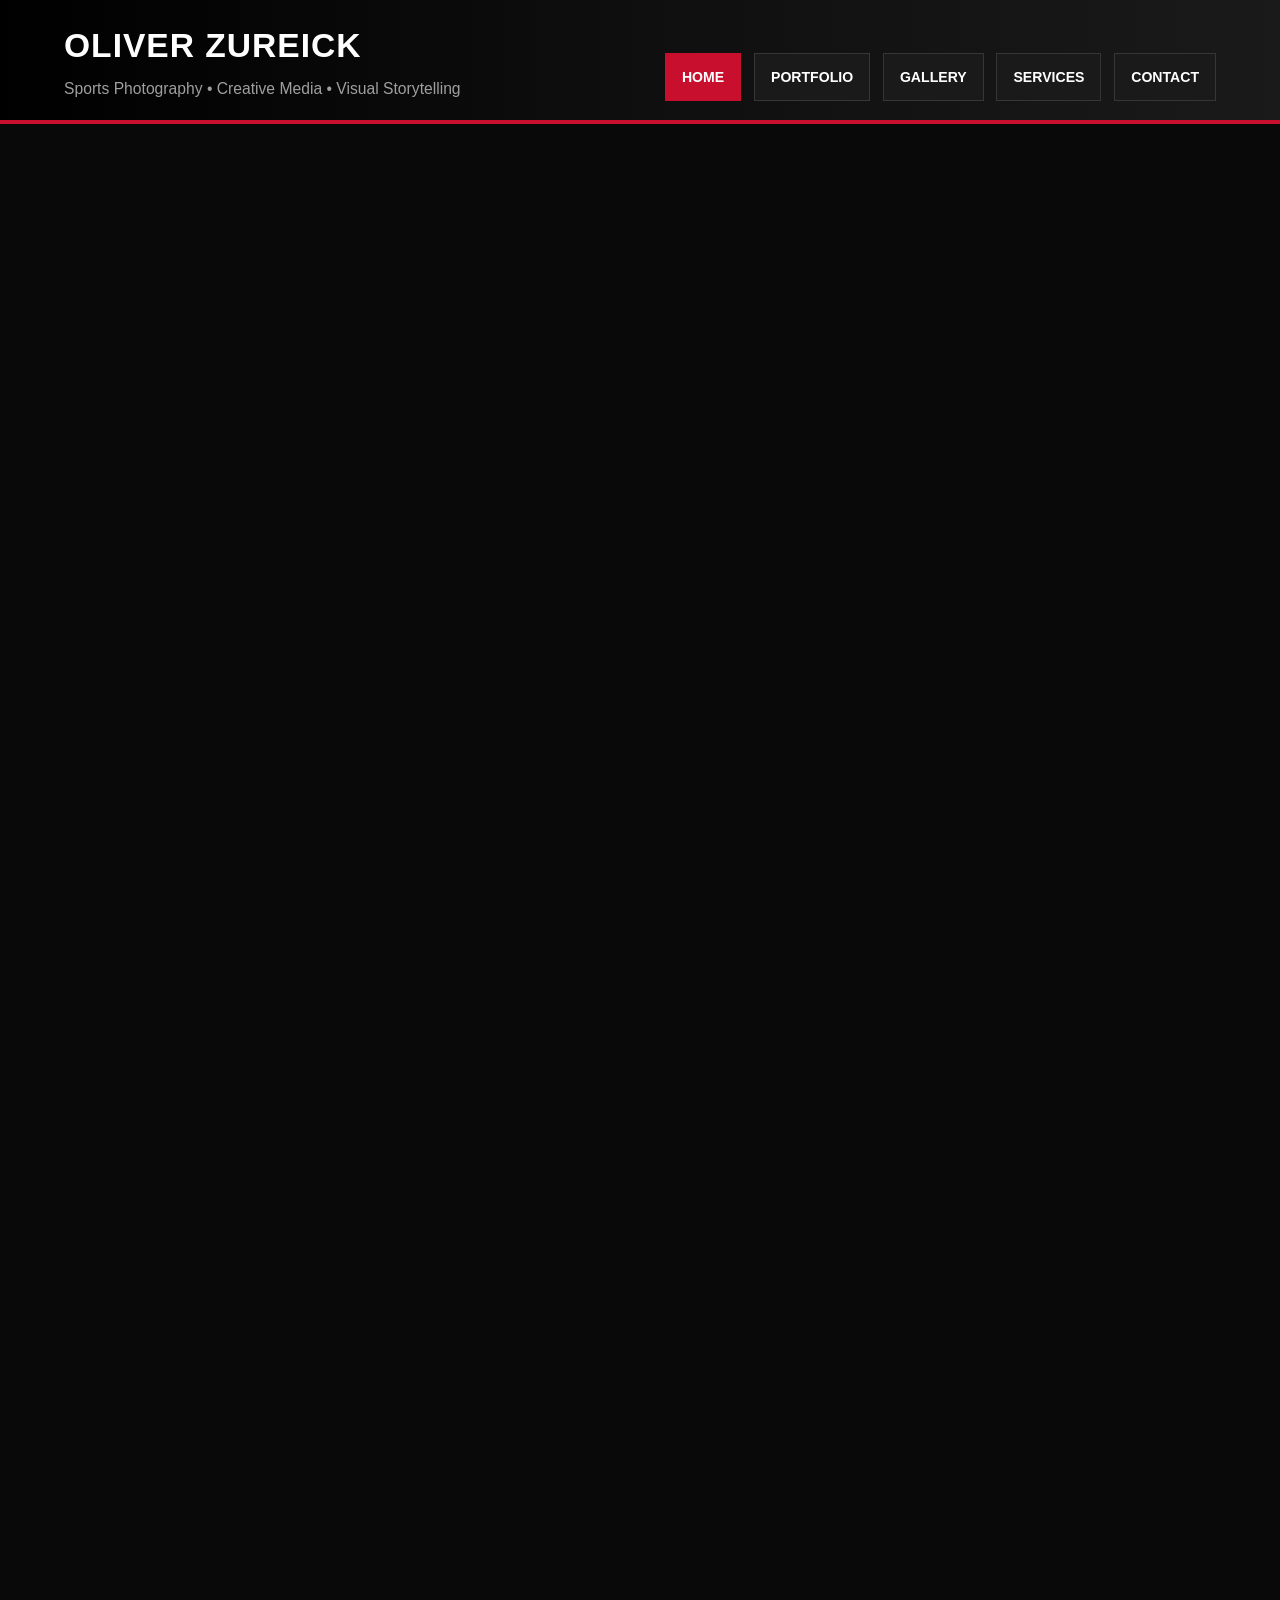
==== index.html @ be62184d "Add files via upload" ====
<!DOCTYPE html>
<html lang="en">
<head>
  <meta charset="UTF-8" />
  <meta name="viewport" content="width=device-width, initial-scale=1.0" />
  <title>Oliver Zureick | Sports Media Portfolio</title>
  <meta name="description" content="Sports photography, creative media, and visual storytelling by Oliver Zureick." />
  <link rel="stylesheet" href="styles.css" />
</head>
<body>
  <header class="site-header">
    <div class="container header-inner">
      <div class="brand-block">
        <h1>Oliver Zureick</h1>
        <p class="tagline">Sports Photography • Creative Media • Visual Storytelling</p>
      </div>

      <nav class="site-nav" aria-label="Main navigation">
        <ul class="nav-list">
          <li><a href="index.html" class="active">Home</a></li>
          <li><a href="portfolio.html">Portfolio</a></li>
          <li><a href="gallery.html">Gallery</a></li>
          <li><a href="jquery.html">Services</a></li>
          <li><a href="contact.html">Contact</a></li>
        </ul>
      </nav>
    </div>
  </header>

  <main>
    <section class="hero-section reveal">
      <div class="container hero-grid">
        <div class="hero-copy">
          <p class="section-label">Sports Creative Portfolio</p>
          <h2>Covering sports with a focus on real moments, strong visuals, and clear storytelling.</h2>
          <p>
            I’m Oliver Zureick, a sports media student at Miami University with a focus on photography,
            creative content, and visual storytelling. My work is built around live competition,
            athlete-focused imagery, and design that feels intentional.
          </p>
          <p>
            Whether I’m shooting baseball, basketball, swimming, or building promotional graphics,
            the goal stays the same: create work that feels sharp, real, and worth remembering.
          </p>

          <div class="button-row">
            <a href="portfolio.html" class="btn">View Portfolio</a>
            <button id="welcomeBtn" class="btn btn-secondary" type="button">Toggle Intro</button>
          </div>

          <p id="welcomeMessage" class="welcome-message">
            Thanks for checking out my work. This site brings together photography, design, and interactive media in one place.
          </p>
        </div>

        <aside class="hero-side">
          <img src="21.png" alt="Baseball player walking on the field" class="hero-photo" />
          <div class="side-card">
            <h3>Quick Profile</h3>
            <ul>
              <li>Miami University student</li>
              <li>Class of 2029</li>
              <li>Based in Cincinnati, Ohio</li>
              <li>Sports media and photography focus</li>
            </ul>
          </div>
        </aside>
      </div>
    </section>

    <section class="highlights-section reveal">
      <div class="container cards-three">
        <article class="info-card glow-card">
          <h3>Game Coverage</h3>
          <p>Photography built around timing, atmosphere, and the moments that define a game.</p>
        </article>

        <article class="info-card glow-card">
          <h3>Creative Design</h3>
          <p>Promotional graphics and visual content for teams, athletes, and social media.</p>
        </article>

        <article class="info-card glow-card">
          <h3>Storytelling</h3>
          <p>Images that help show the personality, pressure, and energy around competition.</p>
        </article>
      </div>
    </section>

    <section class="featured-section reveal">
      <div class="container">
        <div class="section-heading">
          <p class="section-label">Featured Work</p>
          <h2>Recent images and design pieces</h2>
        </div>

        <div class="home-feature-grid">
          <article class="portfolio-card hover-pop">
            <img src="22.png" alt="Featured baseball coverage" />
            <div class="card-body">
              <h3>Baseball</h3>
              <p>Live sports coverage focused on timing, body position, and clean framing.</p>
            </div>
          </article>

          <article class="portfolio-card hover-pop">
            <img src="24.png" alt="Featured creative graphic" />
            <div class="card-body">
              <h3>Graphic</h3>
              <p>Design work blending athlete photography, branding, and stronger visual impact.</p>
            </div>
          </article>

          <article class="portfolio-card hover-pop">
            <img src="27.jpg" alt="Featured championship moment" />
            <div class="card-body">
              <h3>Champions</h3>
              <p>Story-driven content centered on emotion, achievement, and team identity.</p>
            </div>
          </article>
        </div>
      </div>
    </section>

    <section class="mosaic-section reveal">
      <div class="container">
        <div class="section-heading">
          <p class="section-label">More Work</p>
          <h2>A quick look across different styles</h2>
        </div>

        <div class="mosaic-grid">
          <div class="mosaic-item hover-image"><img src="23.png" alt="Baseball at the plate" /></div>
          <div class="mosaic-item hover-image"><img src="25.jpg" alt="Detail image" /></div>
          <div class="mosaic-item hover-image"><img src="26.jpg" alt="Swimming start image" /></div>
          <div class="mosaic-item hover-image"><img src="30.jpg" alt="Celebration image" /></div>
          <div class="mosaic-item hover-image"><img src="9.png" alt="Additional sports image" /></div>
          <div class="mosaic-item hover-image"><img src="10.png" alt="Additional sports image" /></div>
        </div>
      </div>
    </section>
  </main>

  <footer class="site-footer reveal">
    <div class="container footer-grid">
      <div>
        <h3>Oliver Zureick</h3>
        <p>Sports photography, creative media, and visual storytelling.</p>
      </div>
      <div>
        <p><strong>Email:</strong> zureicof@miamioh.edu</p>
        <p><strong>School:</strong> Miami University</p>
      </div>
    </div>
  </footer>

  <script src="https://ajax.googleapis.com/ajax/libs/jquery/3.7.1/jquery.min.js"></script>
  <script src="script.js"></script>
</body>
</html>
---- styles.css ----
* {
  box-sizing: border-box;
  margin: 0;
  padding: 0;
}

:root {
  --red: #c8102e;
  --red-dark: #9b0f24;
  --black: #090909;
  --black-2: #121212;
  --black-3: #1a1a1a;
  --white: #ffffff;
  --gray: #cccccc;
  --gray-2: #9f9f9f;
  --border: #2d2d2d;
  --shadow: 0 12px 28px rgba(0, 0, 0, 0.28);
  --glow: 0 0 0 rgba(200, 16, 46, 0);
  --glow-hover: 0 0 24px rgba(200, 16, 46, 0.25);
}

body {
  font-family: Arial, Helvetica, sans-serif;
  background: var(--black);
  color: var(--white);
  line-height: 1.6;
}

img {
  display: block;
  width: 100%;
  height: auto;
}

.container {
  width: 90%;
  max-width: 1240px;
  margin: 0 auto;
}

/* HEADER */

.site-header {
  background: linear-gradient(90deg, #000000 0%, #101010 55%, #1a1a1a 100%);
  border-bottom: 4px solid var(--red);
  padding: 1.2rem 0;
}

.header-inner {
  display: flex;
  justify-content: space-between;
  align-items: end;
  gap: 2rem;
  flex-wrap: wrap;
}

.brand-block h1 {
  font-size: 2.1rem;
  text-transform: uppercase;
  letter-spacing: 1px;
  margin-bottom: 0.2rem;
}

.tagline {
  color: var(--gray-2);
  font-size: 0.98rem;
}

.nav-list {
  list-style: none;
  display: flex;
  flex-wrap: wrap;
  gap: 0.8rem;
}

.nav-list a {
  display: inline-block;
  color: var(--white);
  text-decoration: none;
  background: var(--black-3);
  border: 1px solid #363636;
  padding: 0.75rem 1rem;
  font-weight: 700;
  text-transform: uppercase;
  font-size: 0.88rem;
  transition: 0.25s ease;
}

.nav-list a:hover,
.nav-list a.active {
  background: var(--red);
  border-color: var(--red);
}

/* GLOBAL */

.page-main {
  padding: 2.2rem 0 3.5rem;
}

.page-shell {
  padding-bottom: 1rem;
}

.standard-page-heading {
  padding: 2.2rem 0 1.25rem;
}

.standard-page-heading .page-intro-text {
  max-width: 820px;
}

.section-label {
  color: var(--red);
  font-weight: 700;
  text-transform: uppercase;
  letter-spacing: 1px;
  margin-bottom: 0.5rem;
}

h2 {
  font-size: 2rem;
  line-height: 1.2;
  margin-bottom: 1rem;
  text-transform: uppercase;
}

h3 {
  text-transform: uppercase;
  margin-bottom: 0.75rem;
}

p,
li {
  color: var(--gray);
}

.button-row {
  display: flex;
  flex-wrap: wrap;
  gap: 0.8rem;
  margin-top: 1rem;
}

.btn,
.filter-btn {
  background: var(--red);
  color: var(--white);
  border: none;
  padding: 0.85rem 1.2rem;
  font-weight: 700;
  text-transform: uppercase;
  cursor: pointer;
  transition: 0.25s ease;
}

.btn:hover,
.filter-btn:hover {
  background: var(--red-dark);
}

.btn-secondary {
  background: #252525;
  border: 1px solid #3a3a3a;
}

.btn-secondary:hover {
  background: #323232;
}

.panel-box {
  background: var(--black-2);
  border-left: 5px solid var(--red);
  padding: 1.5rem;
  box-shadow: var(--shadow);
  margin-bottom: 1.5rem;
}

.cards-three {
  display: flex;
  flex-wrap: wrap;
  gap: 1.25rem;
}

.info-card {
  flex: 1 1 250px;
  background: var(--black-2);
  border-left: 5px solid var(--red);
  padding: 1.5rem;
  box-shadow: var(--shadow);
  transition: transform 0.3s ease, box-shadow 0.3s ease;
}

/* REVEAL ANIMATION */

.reveal {
  opacity: 0;
  transform: translateY(40px);
  transition: opacity 0.8s ease, transform 0.8s ease;
}

.reveal.visible {
  opacity: 1;
  transform: translateY(0);
}

/* HOVER EFFECTS */

.glow-card:hover {
  transform: translateY(-8px);
  box-shadow: 0 14px 30px rgba(0, 0, 0, 0.35), var(--glow-hover);
}

.hover-pop {
  transition: transform 0.3s ease, box-shadow 0.3s ease;
}

.hover-pop:hover {
  transform: translateY(-8px);
  box-shadow: 0 18px 34px rgba(0, 0, 0, 0.35), var(--glow-hover);
}

.hover-image img {
  transition: transform 0.35s ease, box-shadow 0.35s ease, filter 0.35s ease;
}

.hover-image img:hover {
  transform: translateY(-6px) scale(1.015);
  box-shadow: 0 0 20px rgba(200, 16, 46, 0.25);
  filter: brightness(1.03);
}

/* HOME */

.hero-section {
  padding: 2.2rem 0 1rem;
}

.hero-grid {
  display: flex;
  flex-wrap: wrap;
  gap: 2rem;
  align-items: stretch;
}

.hero-copy {
  flex: 2;
  min-width: 300px;
  background: linear-gradient(180deg, #151515 0%, #0d0d0d 100%);
  border-left: 6px solid var(--red);
  padding: 2rem;
  box-shadow: var(--shadow);
}

.hero-side {
  flex: 1;
  min-width: 280px;
  display: flex;
  flex-direction: column;
  gap: 1rem;
}

.hero-photo {
  border: 2px solid var(--border);
  box-shadow: var(--shadow);
  transition: transform 0.35s ease, box-shadow 0.35s ease;
}

.hero-photo:hover {
  transform: translateY(-8px);
  box-shadow: 0 16px 30px rgba(0, 0, 0, 0.35), var(--glow-hover);
}

.side-card {
  background: var(--black-2);
  border-top: 4px solid var(--red);
  padding: 1.25rem;
  box-shadow: var(--shadow);
}

.side-card ul {
  padding-left: 1.2rem;
}

.welcome-message {
  margin-top: 1rem;
  font-weight: 700;
  color: var(--white);
}

.highlights-section,
.featured-section,
.mosaic-section,
.contact-hero {
  margin-bottom: 2rem;
}

.section-heading {
  margin-bottom: 1.25rem;
}

.home-feature-grid {
  display: grid;
  grid-template-columns: repeat(3, 1fr);
  gap: 1.25rem;
}

.portfolio-card {
  background: var(--black-2);
  border: 1px solid var(--border);
  overflow: hidden;
  box-shadow: var(--shadow);
}

.card-body {
  padding: 1rem;
}

.mosaic-grid {
  columns: 4 220px;
  column-gap: 1rem;
}

.mosaic-item {
  break-inside: avoid;
  margin-bottom: 1rem;
}

.mosaic-item img {
  border: 1px solid var(--border);
  box-shadow: var(--shadow);
}

/* MASONRY PORTFOLIO + GALLERY */

.masonry-gallery {
  column-gap: 1rem;
}

.portfolio-masonry {
  columns: 4 260px;
}

.gallery-masonry {
  columns: 5 200px;
}

.masonry-item {
  break-inside: avoid;
  margin-bottom: 1rem;
}

.masonry-item img {
  border: 1px solid var(--border);
  box-shadow: var(--shadow);
  border-radius: 2px;
}

.materialbox-caption {
  display: none !important;
}

/* SERVICES */

.service-preview-grid {
  margin-bottom: 2rem;
}

.service-image {
  margin-bottom: 1rem;
  border: 1px solid var(--border);
}

.interactive-grid {
  display: grid;
  grid-template-columns: 1fr 1fr;
  gap: 1.25rem;
  margin-bottom: 2rem;
}

.interactive-box {
  margin-top: 1rem;
  background: #0f0f0f;
  border: 1px solid var(--border);
  padding: 1rem;
}

.service-list {
  margin-top: 1rem;
  padding-left: 1.2rem;
}

.form-row {
  display: flex;
  flex-wrap: wrap;
  gap: 0.8rem;
  margin-top: 1rem;
}

.form-row input {
  flex: 1 1 260px;
  background: #101010;
  color: var(--white);
  border: 1px solid #3a3a3a;
  padding: 0.9rem 1rem;
  outline: none;
}

.form-row input:focus {
  border-color: var(--red);
}

.output-message {
  margin-top: 1rem;
  font-weight: 700;
  color: var(--white);
}

/* CONTACT */

.contact-grid-main {
  display: flex;
  flex-wrap: wrap;
  gap: 2rem;
}

.contact-grid-main .panel-box {
  flex: 2;
  min-width: 300px;
}

.contact-photo-card {
  flex: 1;
  min-width: 280px;
  background: var(--black-2);
  border-top: 4px solid var(--red);
  padding: 1.25rem;
  box-shadow: var(--shadow);
}

.contact-photo-card img {
  border: 1px solid var(--border);
}

.contact-services-box {
  margin-top: 2rem;
}

/* FOOTER */

.site-footer {
  background: #050505;
  border-top: 4px solid var(--red);
  padding: 1.7rem 0;
  margin-top: 2rem;
}

.footer-grid {
  display: flex;
  justify-content: space-between;
  gap: 1rem;
  flex-wrap: wrap;
}

.site-footer p {
  color: var(--gray);
}

.highlight {
  color: var(--red);
  letter-spacing: 0.5px;
}

@media (max-width: 1200px) {
  .home-feature-grid {
    grid-template-columns: repeat(2, 1fr);
  }

  .gallery-masonry {
    columns: 4 180px;
  }
}

@media (max-width: 900px) {
  .interactive-grid {
    grid-template-columns: 1fr;
  }

  .mosaic-grid {
    columns: 2 220px;
  }

  .portfolio-masonry {
    columns: 3 220px;
  }

  .gallery-masonry {
    columns: 3 180px;
  }
}

@media (max-width: 768px) {
  .brand-block h1 {
    font-size: 1.6rem;
  }

  h2 {
    font-size: 1.5rem;
  }

  .nav-list {
    flex-direction: column;
    width: 100%;
  }

  .nav-list a {
    width: 100%;
    text-align: center;
  }

  .home-feature-grid {
    grid-template-columns: 1fr;
  }

  .mosaic-grid,
  .portfolio-masonry,
  .gallery-masonry {
    columns: 1 220px;
  }

  .footer-grid,
  .header-inner {
    flex-direction: column;
    align-items: flex-start;
  }
}
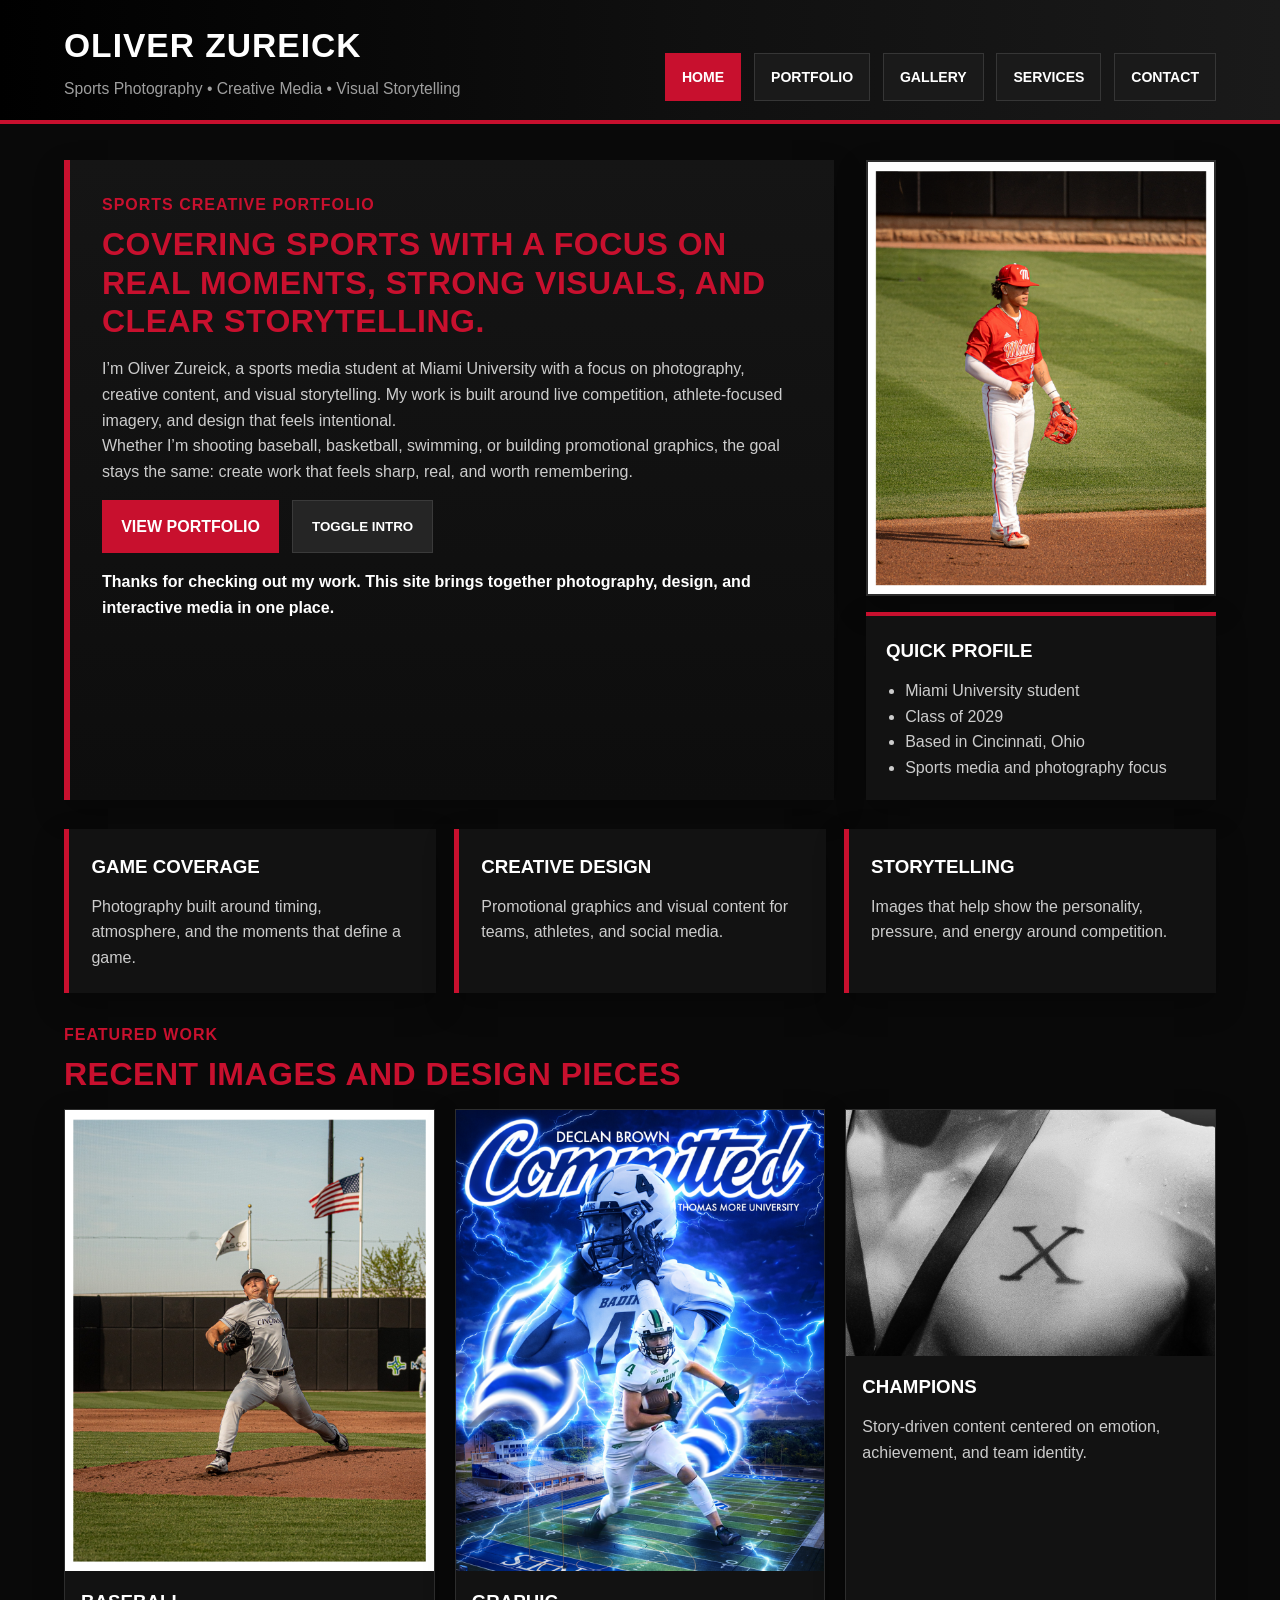
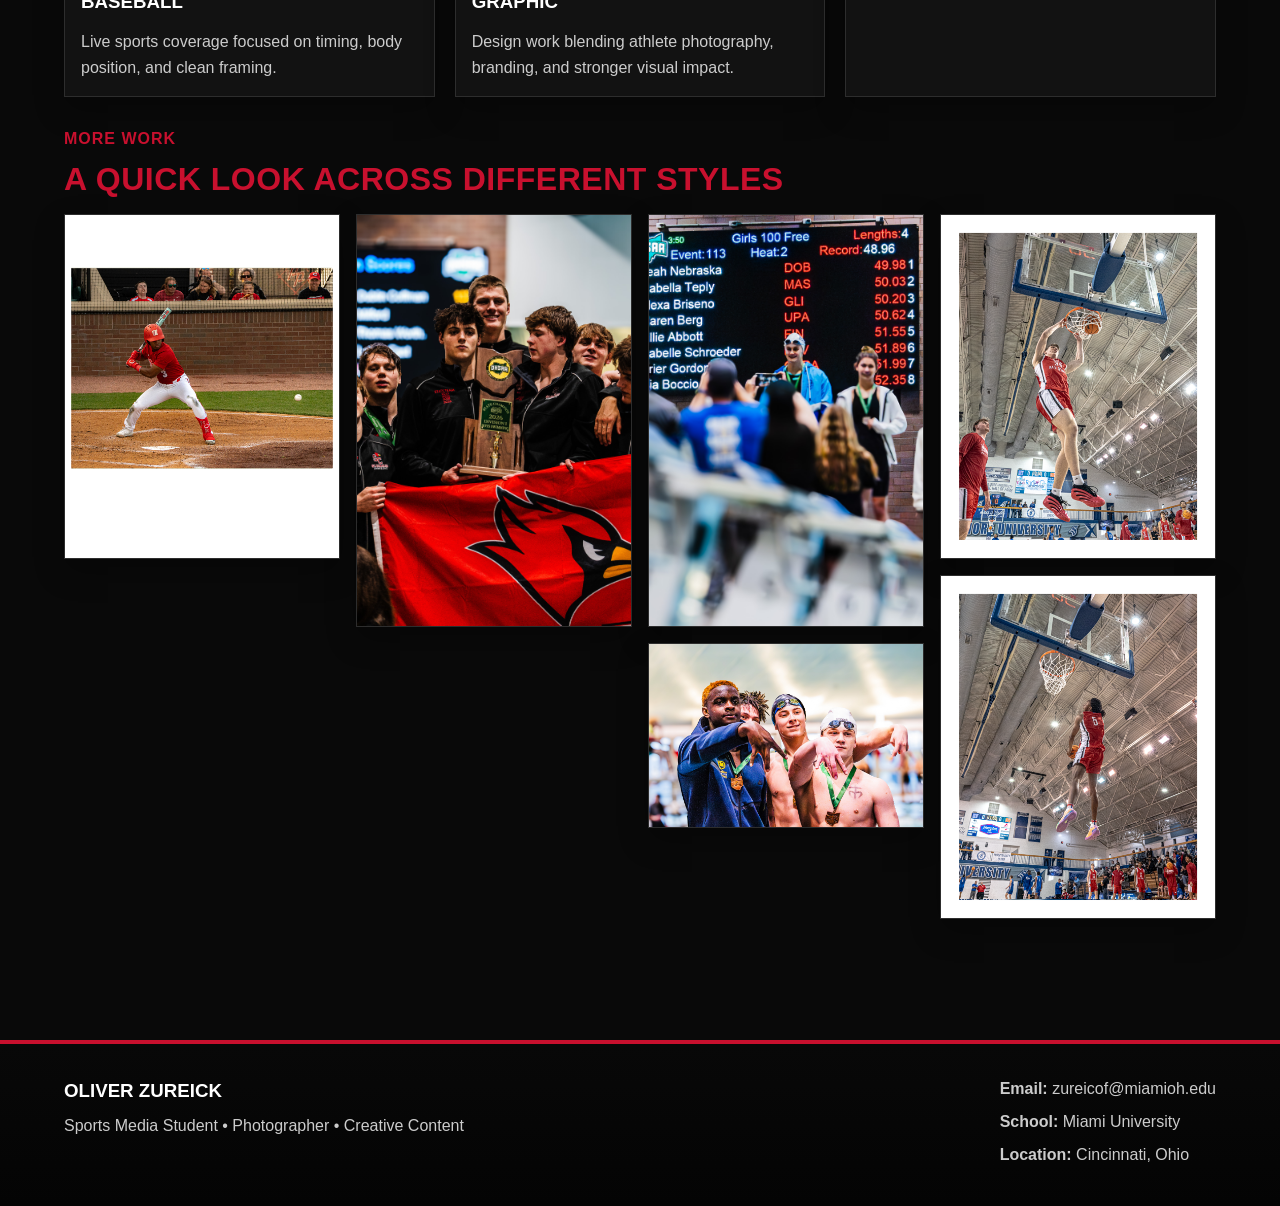
==== commit 6f0727fc: "Add files via upload" ====
--- a/index.html
+++ b/index.html
@@ -14,7 +14,6 @@
         <h1>Oliver Zureick</h1>
         <p class="tagline">Sports Photography • Creative Media • Visual Storytelling</p>
       </div>
-
       <nav class="site-nav" aria-label="Main navigation">
         <ul class="nav-list">
           <li><a href="index.html" class="active">Home</a></li>
@@ -27,7 +26,7 @@
     </div>
   </header>
 
-  <main>
+  <main class="page-main">
     <section class="hero-section reveal">
       <div class="container hero-grid">
         <div class="hero-copy">
@@ -91,7 +90,7 @@
       <div class="container">
         <div class="section-heading">
           <p class="section-label">Featured Work</p>
-          <h2>Recent images and design pieces</h2>
+          <h2>Recent Images and Design Pieces</h2>
         </div>
 
         <div class="home-feature-grid">
@@ -126,7 +125,7 @@
       <div class="container">
         <div class="section-heading">
           <p class="section-label">More Work</p>
-          <h2>A quick look across different styles</h2>
+          <h2>A Quick Look Across Different Styles</h2>
         </div>
 
         <div class="mosaic-grid">
@@ -143,13 +142,14 @@
 
   <footer class="site-footer reveal">
     <div class="container footer-grid">
-      <div>
+      <div class="footer-brand">
         <h3>Oliver Zureick</h3>
-        <p>Sports photography, creative media, and visual storytelling.</p>
+        <p>Sports Media Student • Photographer • Creative Content</p>
       </div>
-      <div>
+      <div class="footer-contact">
         <p><strong>Email:</strong> zureicof@miamioh.edu</p>
         <p><strong>School:</strong> Miami University</p>
+        <p><strong>Location:</strong> Cincinnati, Ohio</p>
       </div>
     </div>
   </footer>
--- a/styles.css
+++ b/styles.css
@@ -15,8 +15,11 @@
   --gray-2: #9f9f9f;
   --border: #2d2d2d;
   --shadow: 0 12px 28px rgba(0, 0, 0, 0.28);
-  --glow: 0 0 0 rgba(200, 16, 46, 0);
-  --glow-hover: 0 0 24px rgba(200, 16, 46, 0.25);
+  --glow-hover: 0 0 18px rgba(200, 16, 46, 0.18);
+}
+
+html {
+  scroll-behavior: smooth;
 }
 
 body {
@@ -30,6 +33,10 @@
   display: block;
   width: 100%;
   height: auto;
+}
+
+a {
+  color: inherit;
 }
 
 .container {
@@ -59,6 +66,7 @@
   text-transform: uppercase;
   letter-spacing: 1px;
   margin-bottom: 0.2rem;
+  color: var(--white);
 }
 
 .tagline {
@@ -99,11 +107,15 @@
 }
 
 .page-shell {
-  padding-bottom: 1rem;
+  padding-bottom: 1.25rem;
 }
 
 .standard-page-heading {
-  padding: 2.2rem 0 1.25rem;
+  padding: 2.2rem 0 1.4rem;
+}
+
+.standard-page-heading .container {
+  max-width: 1240px;
 }
 
 .standard-page-heading .page-intro-text {
@@ -123,11 +135,13 @@
   line-height: 1.2;
   margin-bottom: 1rem;
   text-transform: uppercase;
+  color: var(--white);
 }
 
 h3 {
   text-transform: uppercase;
   margin-bottom: 0.75rem;
+  color: var(--white);
 }
 
 p,
@@ -135,6 +149,10 @@
   color: var(--gray);
 }
 
+.section-heading {
+  margin-bottom: 1rem;
+}
+
 .button-row {
   display: flex;
   flex-wrap: wrap;
@@ -142,20 +160,20 @@
   margin-top: 1rem;
 }
 
-.btn,
-.filter-btn {
+.btn {
+  display: inline-block;
   background: var(--red);
   color: var(--white);
   border: none;
   padding: 0.85rem 1.2rem;
   font-weight: 700;
   text-transform: uppercase;
+  text-decoration: none;
   cursor: pointer;
   transition: 0.25s ease;
 }
 
-.btn:hover,
-.filter-btn:hover {
+.btn:hover {
   background: var(--red-dark);
 }
 
@@ -173,25 +191,26 @@
   border-left: 5px solid var(--red);
   padding: 1.5rem;
   box-shadow: var(--shadow);
-  margin-bottom: 1.5rem;
+  margin-bottom: 1.25rem;
+  transition: transform 0.28s ease, box-shadow 0.28s ease;
 }
 
 .cards-three {
   display: flex;
   flex-wrap: wrap;
-  gap: 1.25rem;
+  gap: 1.1rem;
 }
 
 .info-card {
   flex: 1 1 250px;
   background: var(--black-2);
   border-left: 5px solid var(--red);
-  padding: 1.5rem;
-  box-shadow: var(--shadow);
-  transition: transform 0.3s ease, box-shadow 0.3s ease;
-}
-
-/* REVEAL ANIMATION */
+  padding: 1.4rem;
+  box-shadow: var(--shadow);
+  transition: transform 0.28s ease, box-shadow 0.28s ease;
+}
+
+/* REVEAL */
 
 .reveal {
   opacity: 0;
@@ -204,36 +223,54 @@
   transform: translateY(0);
 }
 
-/* HOVER EFFECTS */
-
-.glow-card:hover {
-  transform: translateY(-8px);
-  box-shadow: 0 14px 30px rgba(0, 0, 0, 0.35), var(--glow-hover);
+/* HOVER */
+
+.glow-card,
+.portfolio-card,
+.masonry-item,
+.gallery-tile,
+.contact-photo-card,
+.hero-photo {
+  transition: transform 0.28s ease, box-shadow 0.28s ease, filter 0.28s ease, border-color 0.28s ease;
+}
+
+.glow-card:hover,
+.portfolio-card:hover,
+.masonry-item:hover,
+.gallery-tile:hover,
+.contact-photo-card:hover,
+.hero-photo:hover,
+.panel-box:hover {
+  transform: translateY(-6px);
+  box-shadow: 0 16px 28px rgba(0, 0, 0, 0.34), var(--glow-hover);
 }
 
 .hover-pop {
-  transition: transform 0.3s ease, box-shadow 0.3s ease;
+  transition: transform 0.28s ease, box-shadow 0.28s ease;
 }
 
 .hover-pop:hover {
-  transform: translateY(-8px);
-  box-shadow: 0 18px 34px rgba(0, 0, 0, 0.35), var(--glow-hover);
+  transform: translateY(-6px);
+  box-shadow: 0 16px 28px rgba(0, 0, 0, 0.34), var(--glow-hover);
 }
 
 .hover-image img {
-  transition: transform 0.35s ease, box-shadow 0.35s ease, filter 0.35s ease;
+  transition: transform 0.3s ease, filter 0.3s ease;
 }
 
 .hover-image img:hover {
-  transform: translateY(-6px) scale(1.015);
-  box-shadow: 0 0 20px rgba(200, 16, 46, 0.25);
+  transform: scale(1.015);
   filter: brightness(1.03);
 }
 
 /* HOME */
 
-.hero-section {
-  padding: 2.2rem 0 1rem;
+.hero-section,
+.highlights-section,
+.featured-section,
+.mosaic-section,
+.contact-hero {
+  margin-bottom: 1.8rem;
 }
 
 .hero-grid {
@@ -263,12 +300,6 @@
 .hero-photo {
   border: 2px solid var(--border);
   box-shadow: var(--shadow);
-  transition: transform 0.35s ease, box-shadow 0.35s ease;
-}
-
-.hero-photo:hover {
-  transform: translateY(-8px);
-  box-shadow: 0 16px 30px rgba(0, 0, 0, 0.35), var(--glow-hover);
 }
 
 .side-card {
@@ -288,17 +319,6 @@
   color: var(--white);
 }
 
-.highlights-section,
-.featured-section,
-.mosaic-section,
-.contact-hero {
-  margin-bottom: 2rem;
-}
-
-.section-heading {
-  margin-bottom: 1.25rem;
-}
-
 .home-feature-grid {
   display: grid;
   grid-template-columns: repeat(3, 1fr);
@@ -331,18 +351,11 @@
   box-shadow: var(--shadow);
 }
 
-/* MASONRY PORTFOLIO + GALLERY */
+/* PORTFOLIO */
 
 .masonry-gallery {
+  columns: 4 260px;
   column-gap: 1rem;
-}
-
-.portfolio-masonry {
-  columns: 4 260px;
-}
-
-.gallery-masonry {
-  columns: 5 200px;
 }
 
 .masonry-item {
@@ -356,8 +369,19 @@
   border-radius: 2px;
 }
 
-.materialbox-caption {
-  display: none !important;
+/* GALLERY */
+
+.gallery-tile-grid {
+  display: grid;
+  grid-template-columns: repeat(5, minmax(0, 1fr));
+  gap: 0.85rem;
+  align-items: start;
+}
+
+.gallery-tile img {
+  border: 1px solid var(--border);
+  box-shadow: var(--shadow);
+  border-radius: 2px;
 }
 
 /* SERVICES */
@@ -449,17 +473,27 @@
 /* FOOTER */
 
 .site-footer {
-  background: #050505;
+  background: linear-gradient(180deg, #080808 0%, #040404 100%);
   border-top: 4px solid var(--red);
-  padding: 1.7rem 0;
-  margin-top: 2rem;
+  padding: 2rem 0;
+  margin-top: 2.25rem;
 }
 
 .footer-grid {
   display: flex;
   justify-content: space-between;
-  gap: 1rem;
-  flex-wrap: wrap;
+  align-items: flex-start;
+  gap: 1.5rem;
+  flex-wrap: wrap;
+}
+
+.footer-brand h3,
+.footer-contact p {
+  margin-bottom: 0.45rem;
+}
+
+.footer-brand h3 {
+  color: var(--white);
 }
 
 .site-footer p {
@@ -471,13 +505,19 @@
   letter-spacing: 0.5px;
 }
 
+.materialbox-caption {
+  display: none !important;
+}
+
+/* RESPONSIVE */
+
 @media (max-width: 1200px) {
   .home-feature-grid {
     grid-template-columns: repeat(2, 1fr);
   }
 
-  .gallery-masonry {
-    columns: 4 180px;
+  .gallery-tile-grid {
+    grid-template-columns: repeat(4, minmax(0, 1fr));
   }
 }
 
@@ -490,12 +530,12 @@
     columns: 2 220px;
   }
 
-  .portfolio-masonry {
+  .masonry-gallery {
     columns: 3 220px;
   }
 
-  .gallery-masonry {
-    columns: 3 180px;
+  .gallery-tile-grid {
+    grid-template-columns: repeat(3, minmax(0, 1fr));
   }
 }
 
@@ -523,9 +563,12 @@
   }
 
   .mosaic-grid,
-  .portfolio-masonry,
-  .gallery-masonry {
+  .masonry-gallery {
     columns: 1 220px;
+  }
+
+  .gallery-tile-grid {
+    grid-template-columns: repeat(2, minmax(0, 1fr));
   }
 
   .footer-grid,
@@ -533,4 +576,10 @@
     flex-direction: column;
     align-items: flex-start;
   }
+}
+
+@media (max-width: 520px) {
+  .gallery-tile-grid {
+    grid-template-columns: 1fr;
+  }
 }
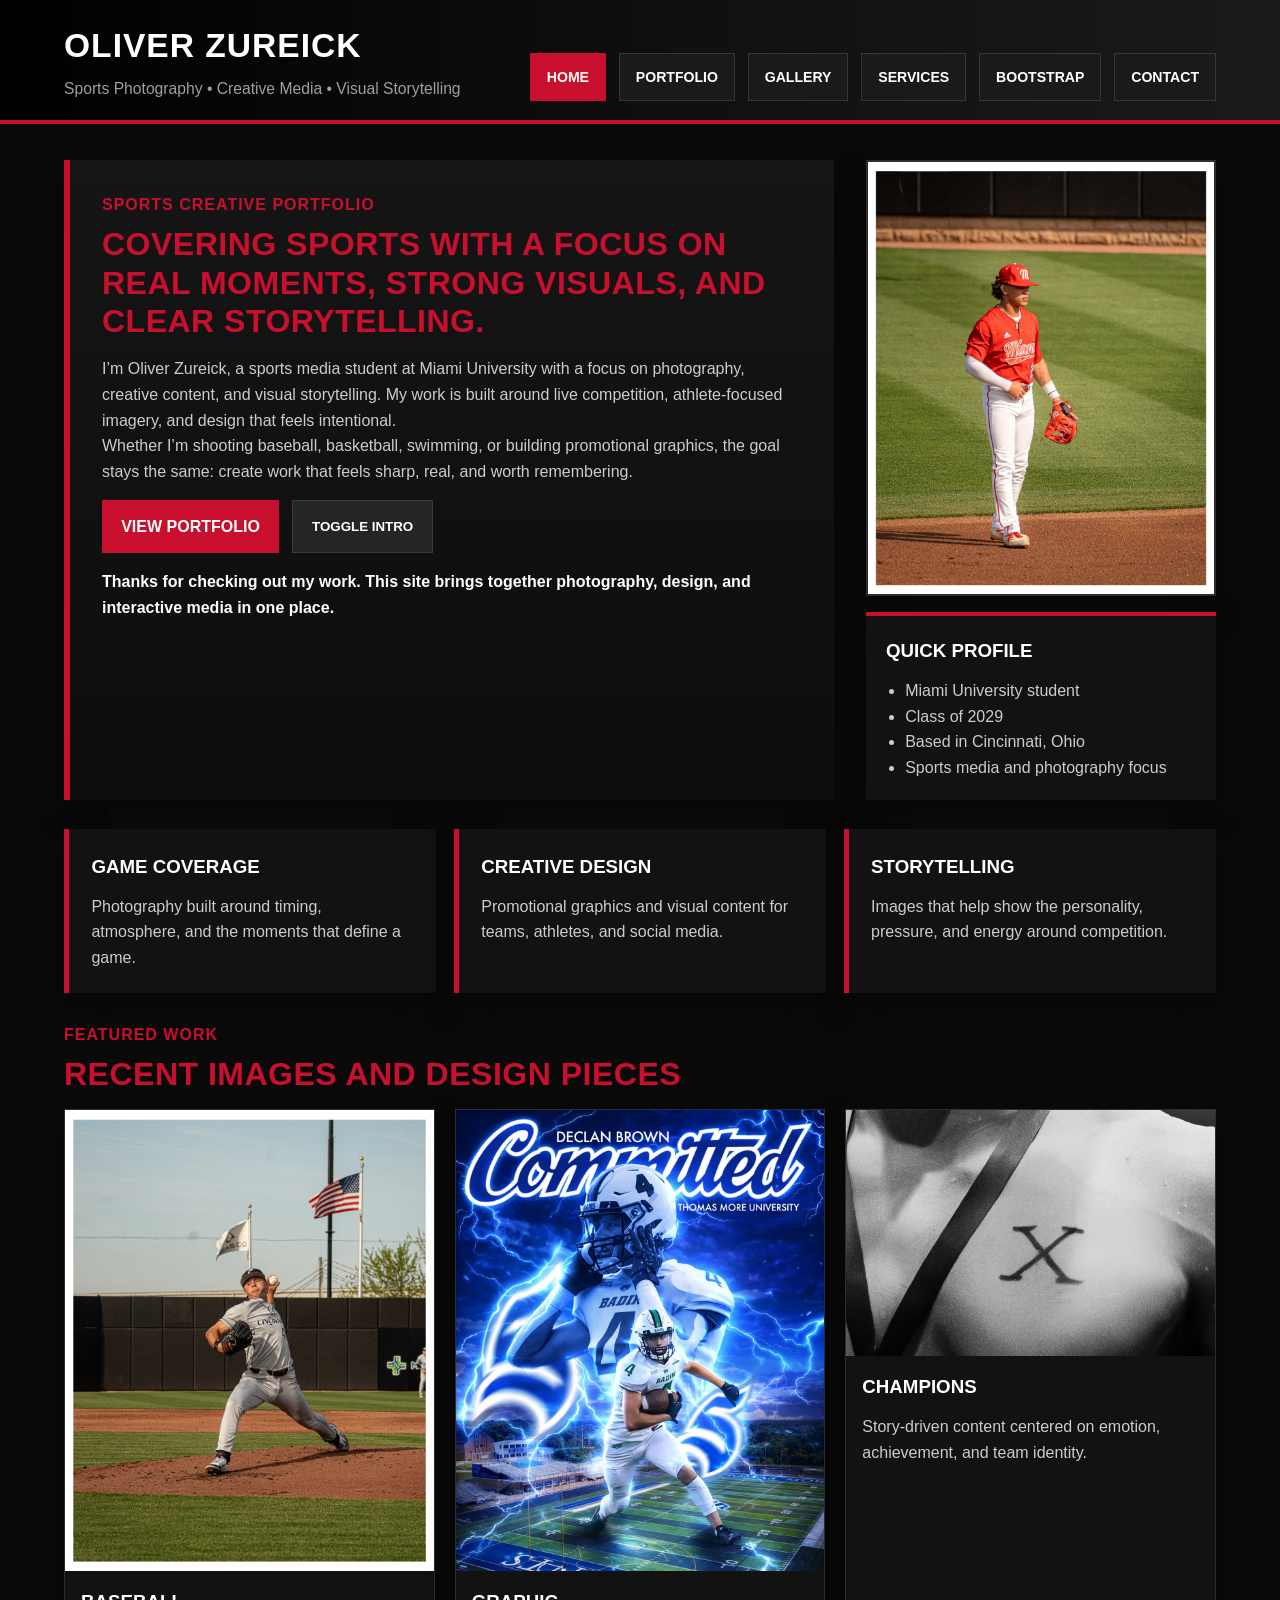
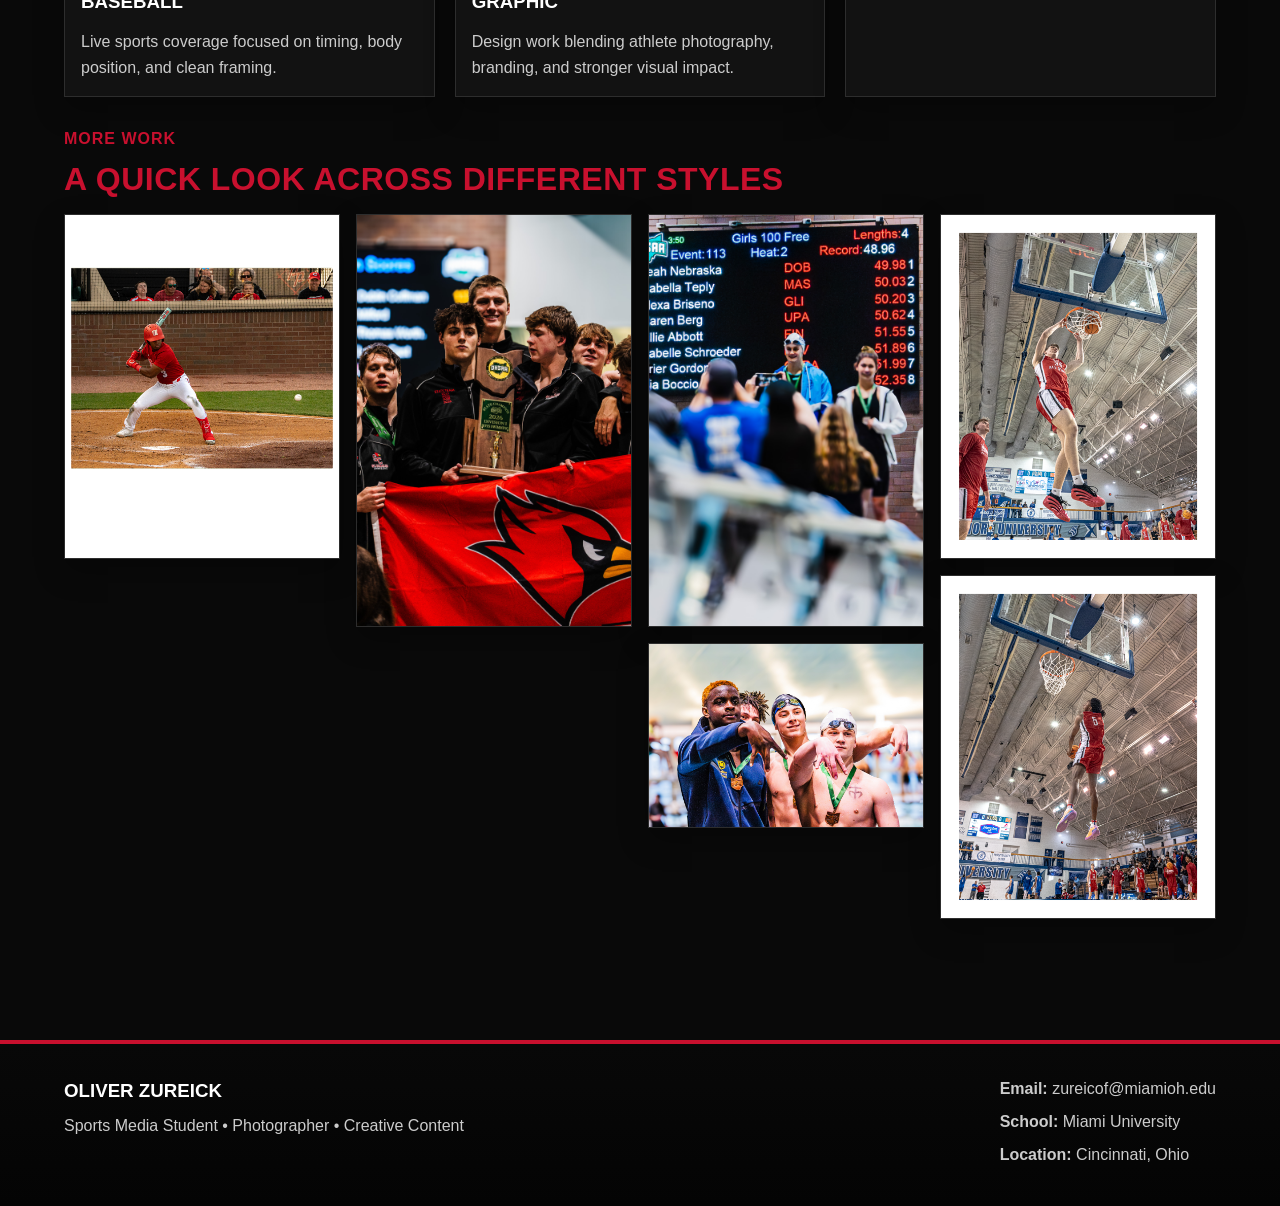
==== commit 67650266: "Add files via upload" ====
--- a/index.html
+++ b/index.html
@@ -20,6 +20,7 @@
           <li><a href="portfolio.html">Portfolio</a></li>
           <li><a href="gallery.html">Gallery</a></li>
           <li><a href="jquery.html">Services</a></li>
+          <li><a href="bootstrap.html">Bootstrap</a></li>
           <li><a href="contact.html">Contact</a></li>
         </ul>
       </nav>
--- a/styles.css
+++ b/styles.css
@@ -74,11 +74,21 @@
   font-size: 0.98rem;
 }
 
+.site-nav {
+  margin-left: auto;
+}
+
 .nav-list {
   list-style: none;
   display: flex;
   flex-wrap: wrap;
   gap: 0.8rem;
+  margin: 0;
+  padding: 0;
+}
+
+.nav-list li {
+  list-style: none;
 }
 
 .nav-list a {
@@ -548,6 +558,16 @@
     font-size: 1.5rem;
   }
 
+  .header-inner {
+    flex-direction: column;
+    align-items: flex-start;
+  }
+
+  .site-nav {
+    margin-left: 0;
+    width: 100%;
+  }
+
   .nav-list {
     flex-direction: column;
     width: 100%;
@@ -571,8 +591,7 @@
     grid-template-columns: repeat(2, minmax(0, 1fr));
   }
 
-  .footer-grid,
-  .header-inner {
+  .footer-grid {
     flex-direction: column;
     align-items: flex-start;
   }
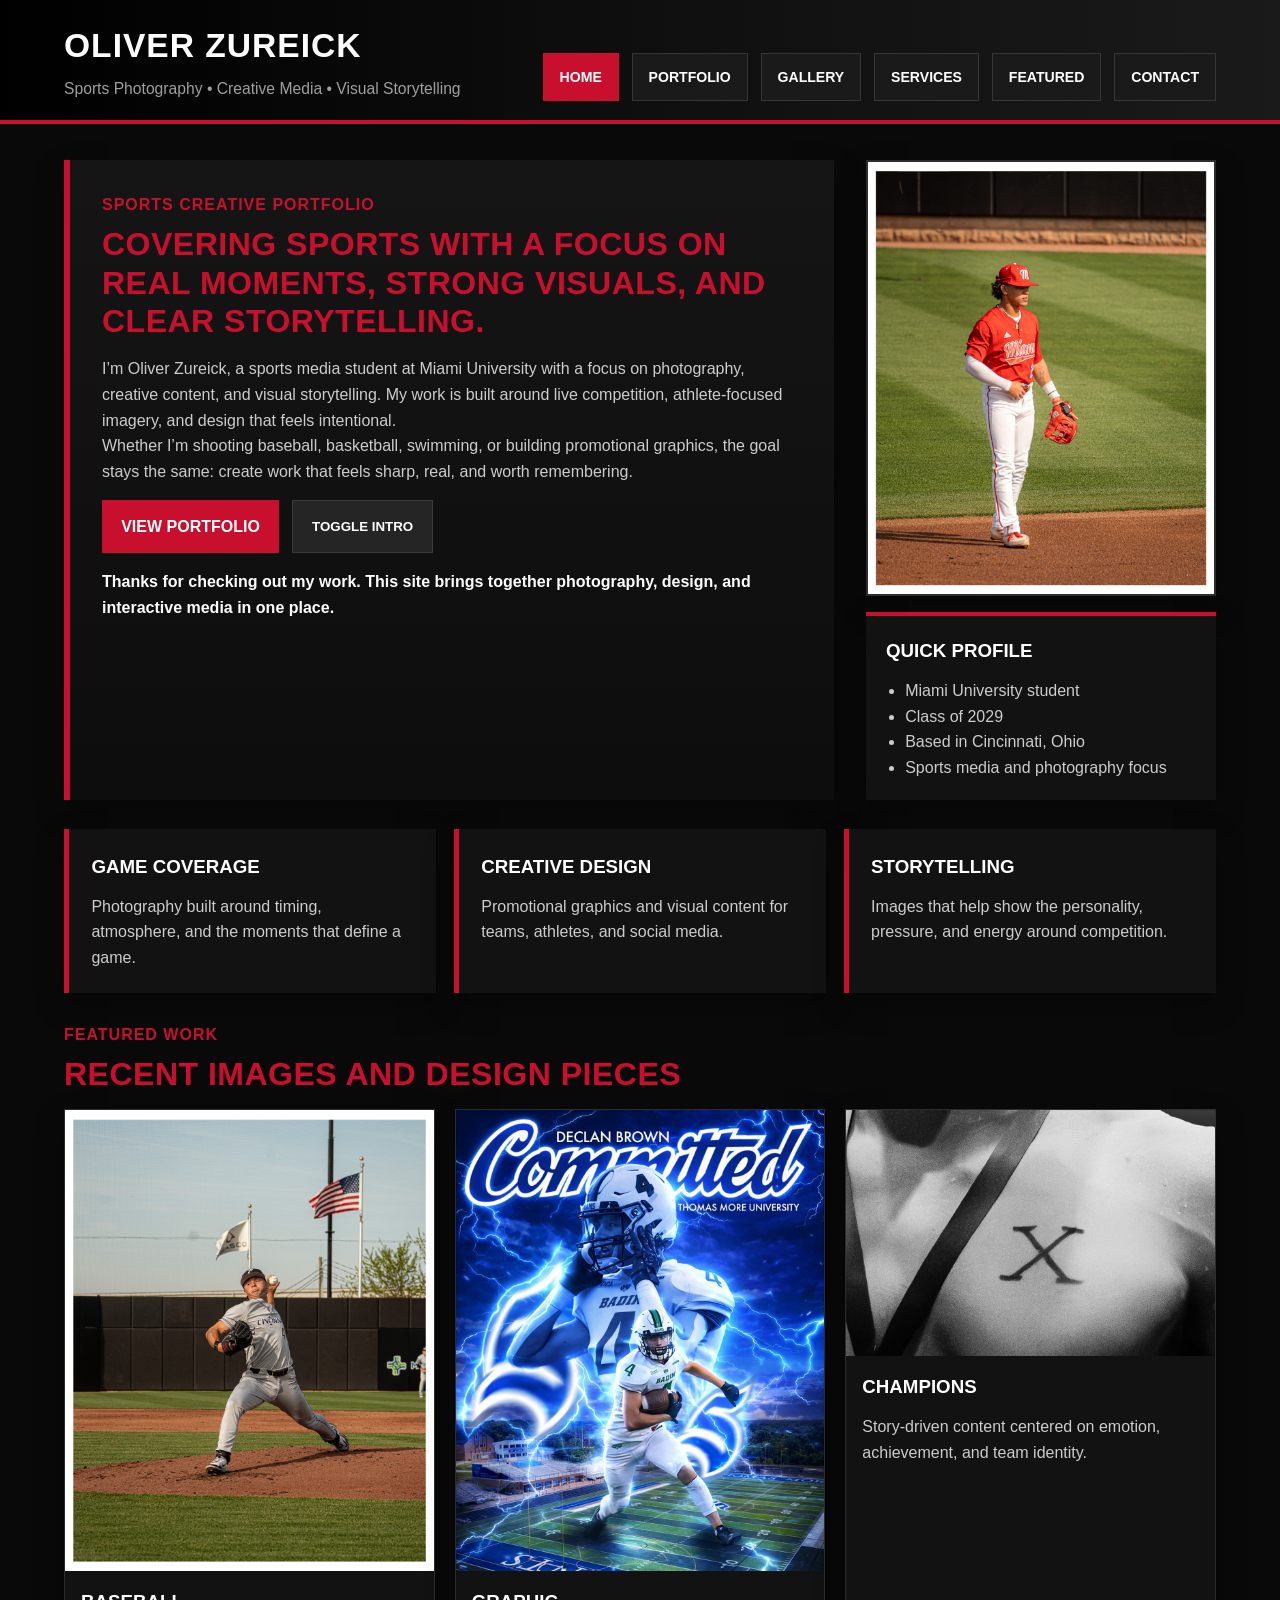
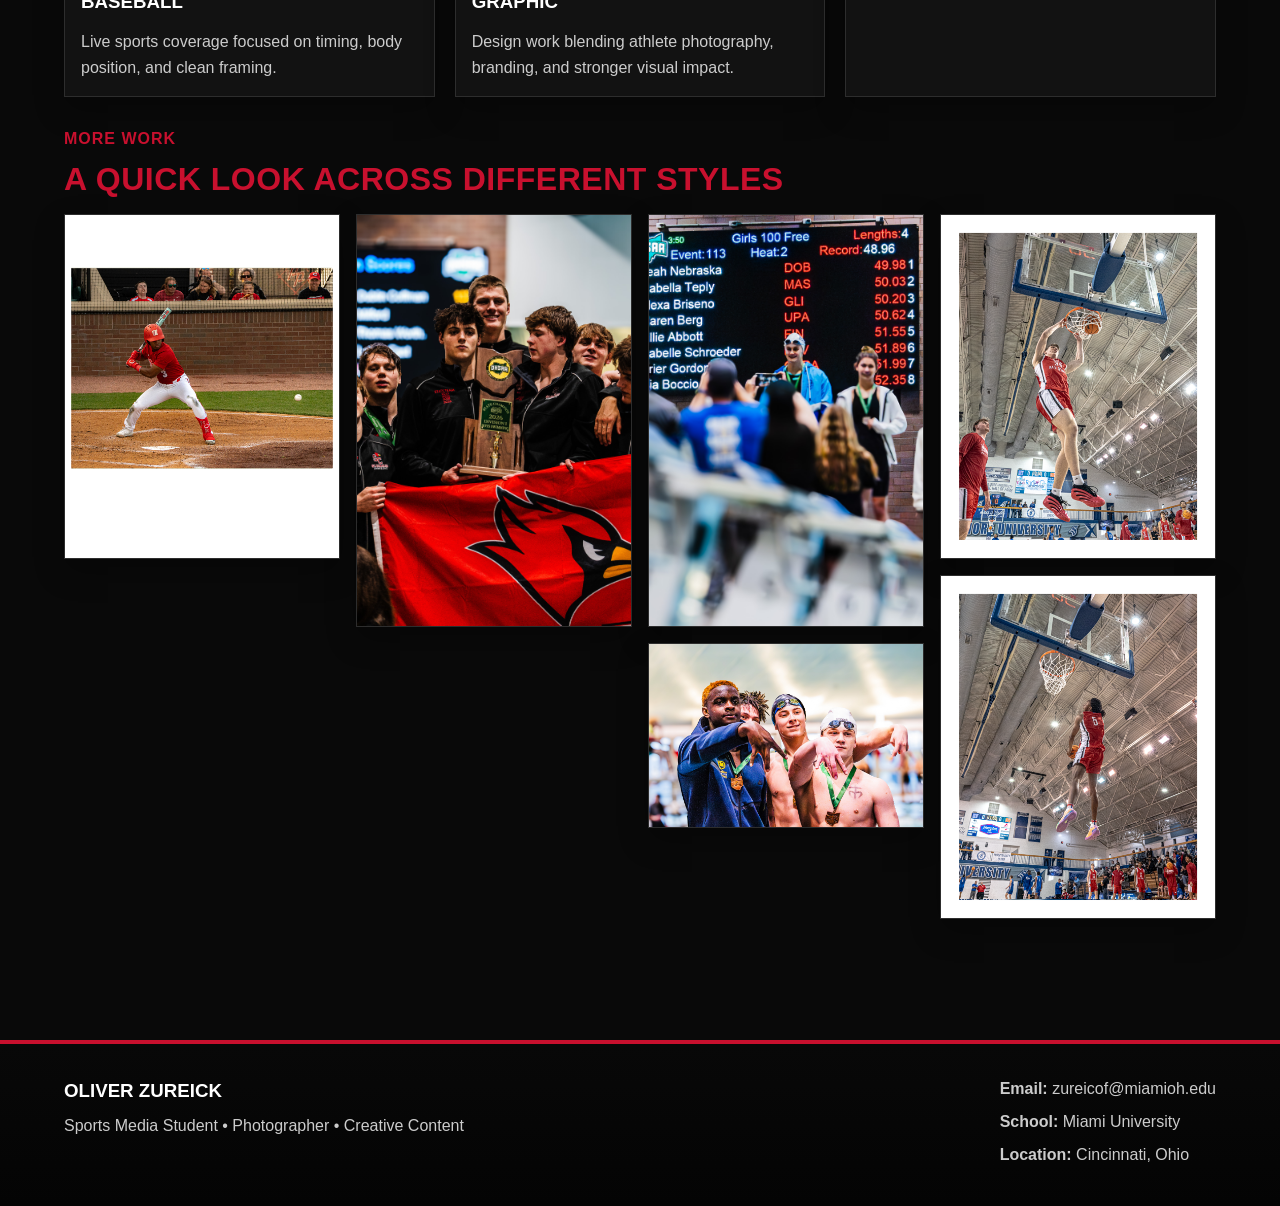
==== commit 8fb78687: "Add files via upload" ====
--- a/index.html
+++ b/index.html
@@ -20,7 +20,7 @@
           <li><a href="portfolio.html">Portfolio</a></li>
           <li><a href="gallery.html">Gallery</a></li>
           <li><a href="jquery.html">Services</a></li>
-          <li><a href="bootstrap.html">Bootstrap</a></li>
+          <li><a href="bootstrap.html">Featured</a></li>
           <li><a href="contact.html">Contact</a></li>
         </ul>
       </nav>
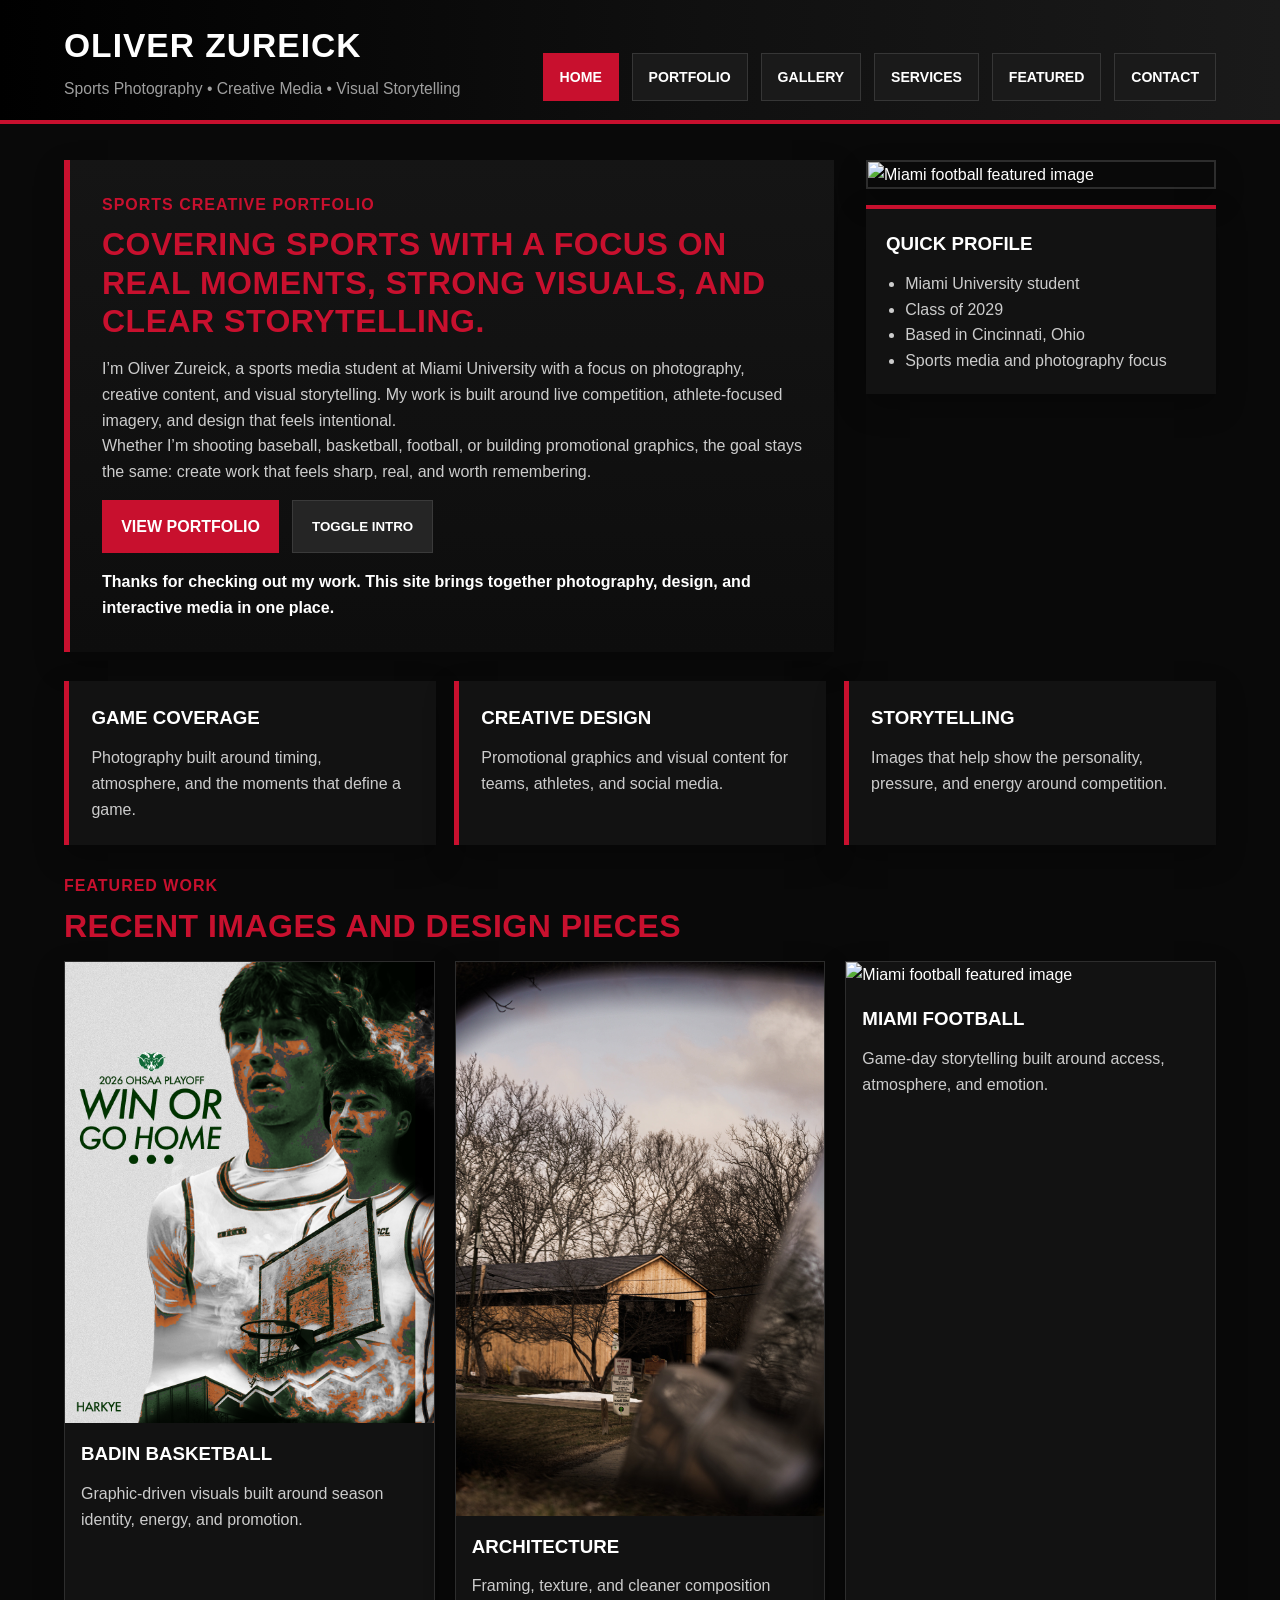
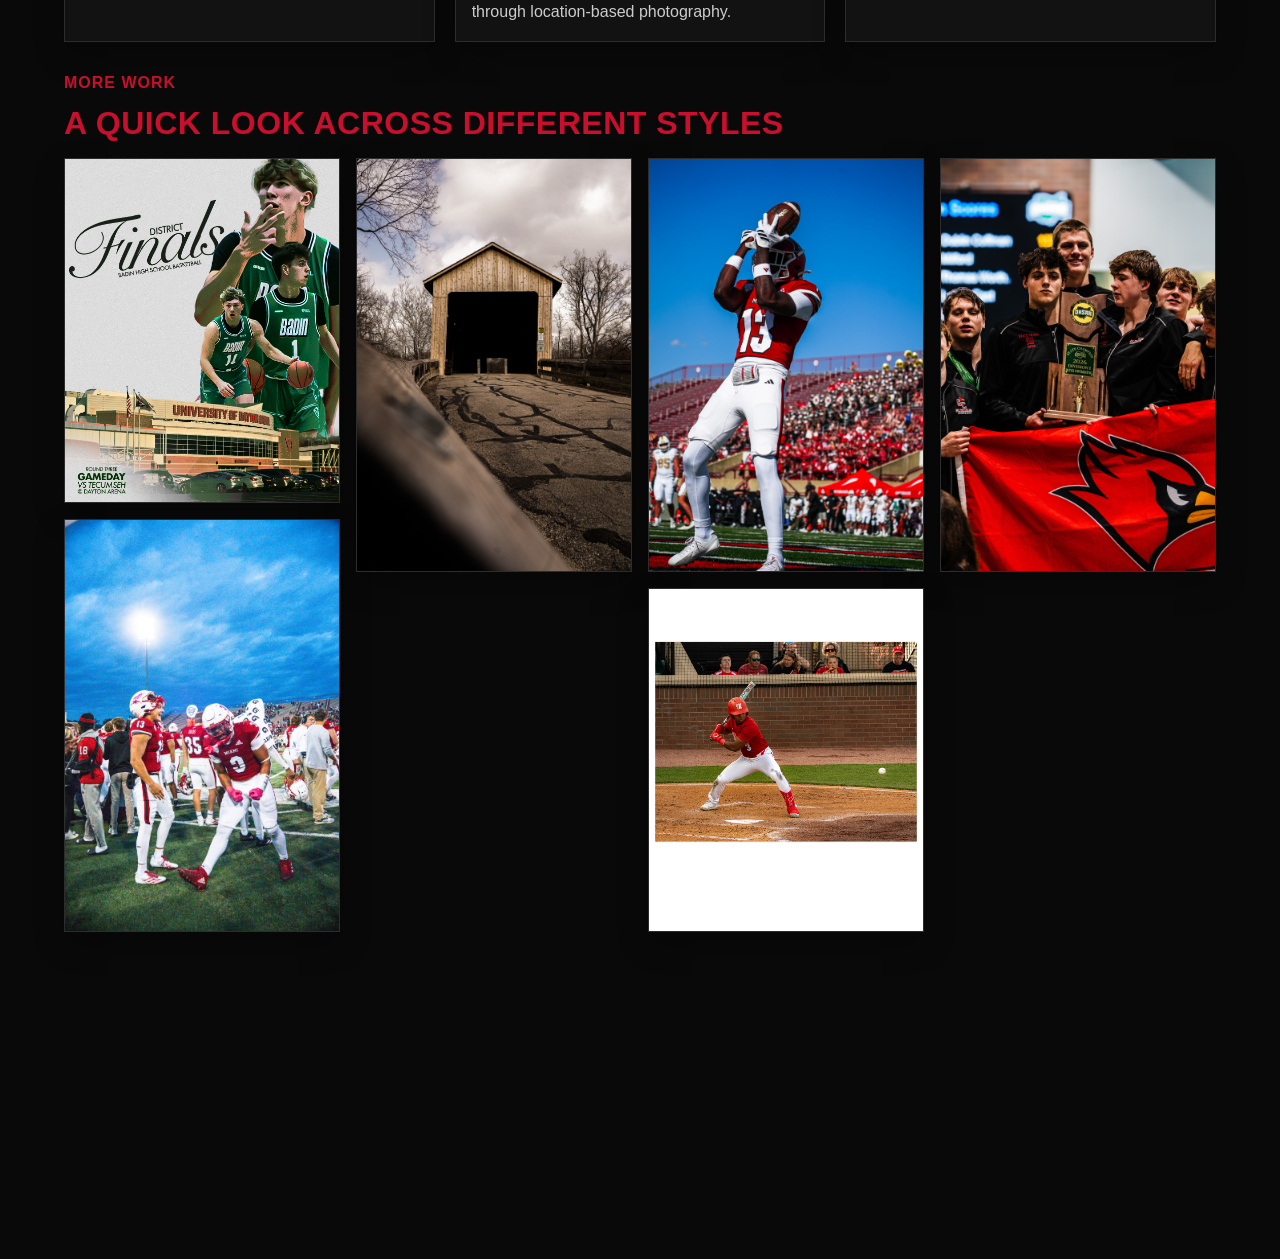
==== commit f9b48f17: "Add files via upload" ====
--- a/index.html
+++ b/index.html
@@ -39,7 +39,7 @@
             athlete-focused imagery, and design that feels intentional.
           </p>
           <p>
-            Whether I’m shooting baseball, basketball, swimming, or building promotional graphics,
+            Whether I’m shooting baseball, basketball, football, or building promotional graphics,
             the goal stays the same: create work that feels sharp, real, and worth remembering.
           </p>
 
@@ -54,7 +54,7 @@
         </div>
 
         <aside class="hero-side">
-          <img src="21.png" alt="Baseball player walking on the field" class="hero-photo" />
+          <img src="61.png" alt="Miami football featured image" class="hero-photo" />
           <div class="side-card">
             <h3>Quick Profile</h3>
             <ul>
@@ -96,26 +96,26 @@
 
         <div class="home-feature-grid">
           <article class="portfolio-card hover-pop">
-            <img src="22.png" alt="Featured baseball coverage" />
+            <img src="42.png" alt="Badin basketball featured graphic" />
             <div class="card-body">
-              <h3>Baseball</h3>
-              <p>Live sports coverage focused on timing, body position, and clean framing.</p>
+              <h3>Badin Basketball</h3>
+              <p>Graphic-driven visuals built around season identity, energy, and promotion.</p>
             </div>
           </article>
 
           <article class="portfolio-card hover-pop">
-            <img src="24.png" alt="Featured creative graphic" />
+            <img src="48.jpg" alt="Black Covered Bridge featured image" />
             <div class="card-body">
-              <h3>Graphic</h3>
-              <p>Design work blending athlete photography, branding, and stronger visual impact.</p>
+              <h3>Architecture</h3>
+              <p>Framing, texture, and cleaner composition through location-based photography.</p>
             </div>
           </article>
 
           <article class="portfolio-card hover-pop">
-            <img src="27.jpg" alt="Featured championship moment" />
+            <img src="61.png" alt="Miami football featured image" />
             <div class="card-body">
-              <h3>Champions</h3>
-              <p>Story-driven content centered on emotion, achievement, and team identity.</p>
+              <h3>Miami Football</h3>
+              <p>Game-day storytelling built around access, atmosphere, and emotion.</p>
             </div>
           </article>
         </div>
@@ -130,12 +130,12 @@
         </div>
 
         <div class="mosaic-grid">
+          <div class="mosaic-item hover-image"><img src="43.png" alt="Badin basketball graphic" /></div>
+          <div class="mosaic-item hover-image"><img src="52.jpg" alt="Miami football scene" /></div>
+          <div class="mosaic-item hover-image"><img src="50.jpg" alt="Bridge detail image" /></div>
+          <div class="mosaic-item hover-image"><img src="54.jpg" alt="Miami football game-day image" /></div>
           <div class="mosaic-item hover-image"><img src="23.png" alt="Baseball at the plate" /></div>
           <div class="mosaic-item hover-image"><img src="25.jpg" alt="Detail image" /></div>
-          <div class="mosaic-item hover-image"><img src="26.jpg" alt="Swimming start image" /></div>
-          <div class="mosaic-item hover-image"><img src="30.jpg" alt="Celebration image" /></div>
-          <div class="mosaic-item hover-image"><img src="9.png" alt="Additional sports image" /></div>
-          <div class="mosaic-item hover-image"><img src="10.png" alt="Additional sports image" /></div>
         </div>
       </div>
     </section>
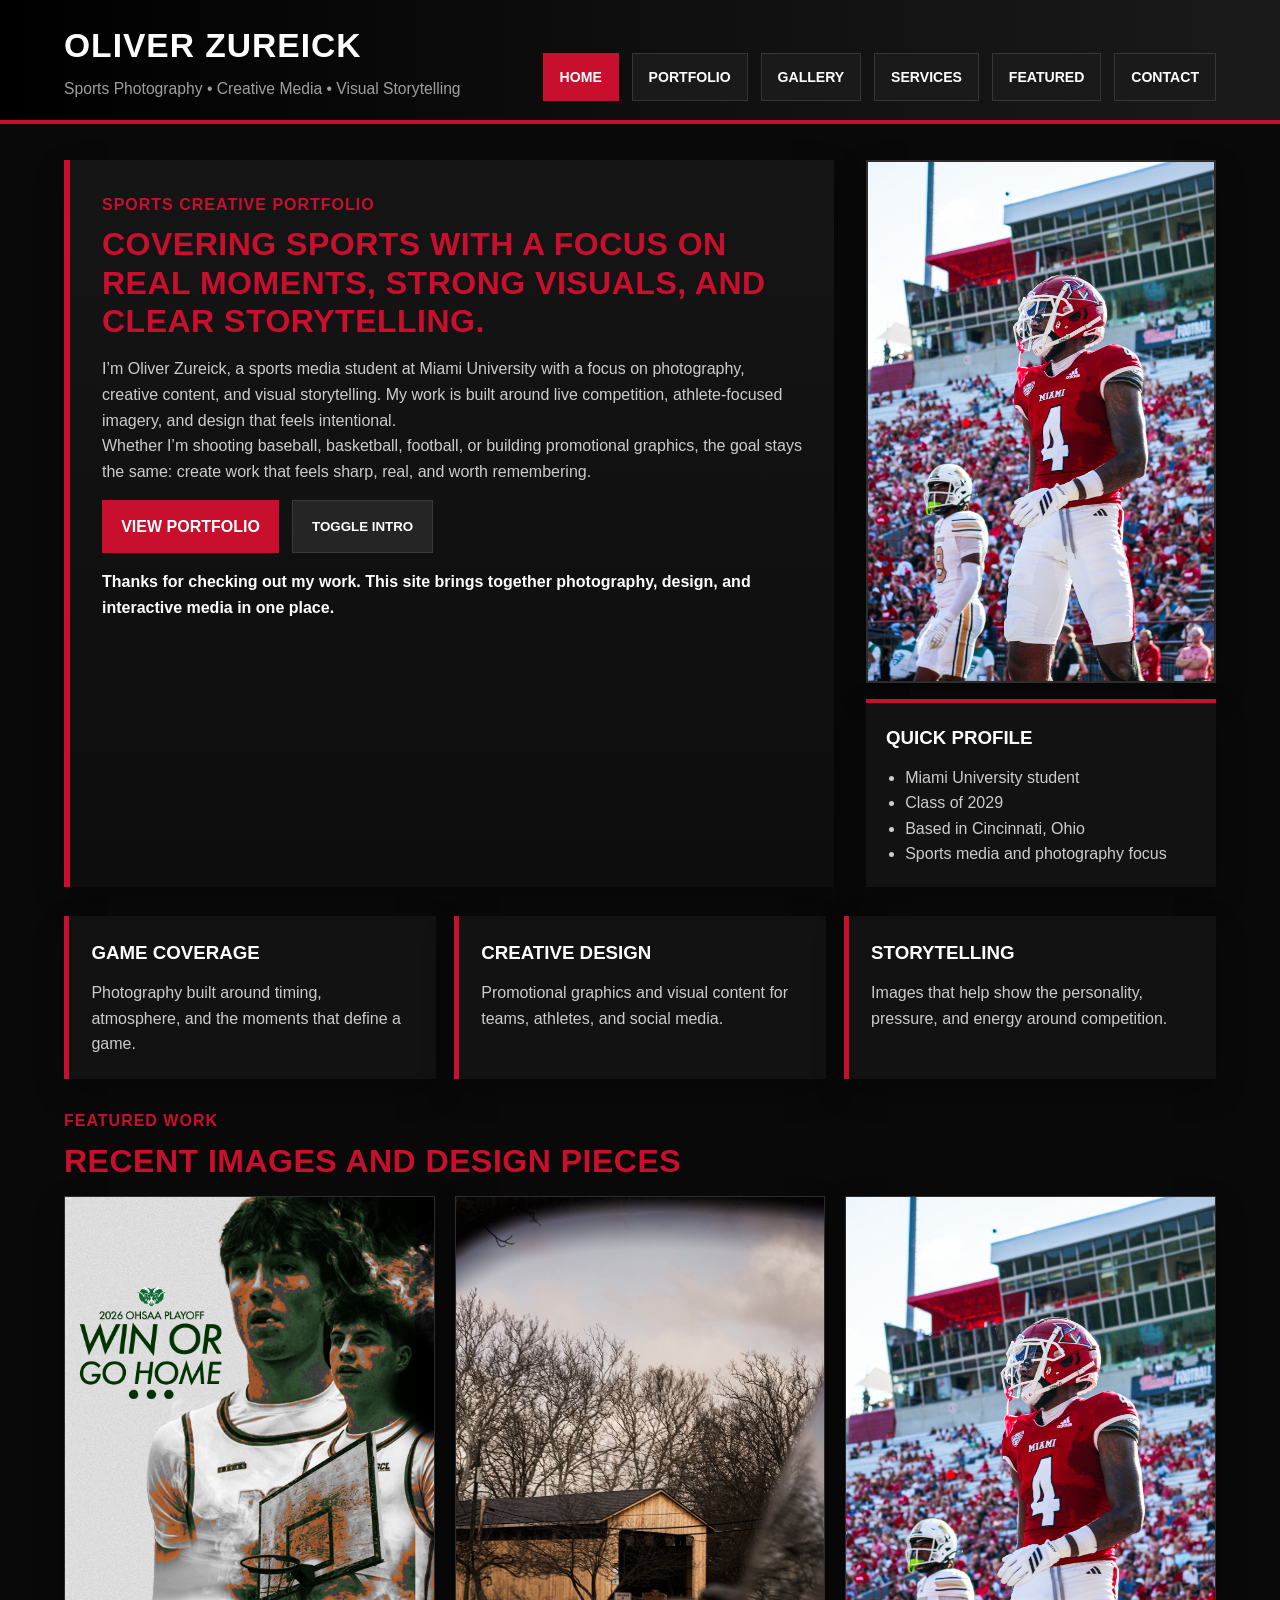
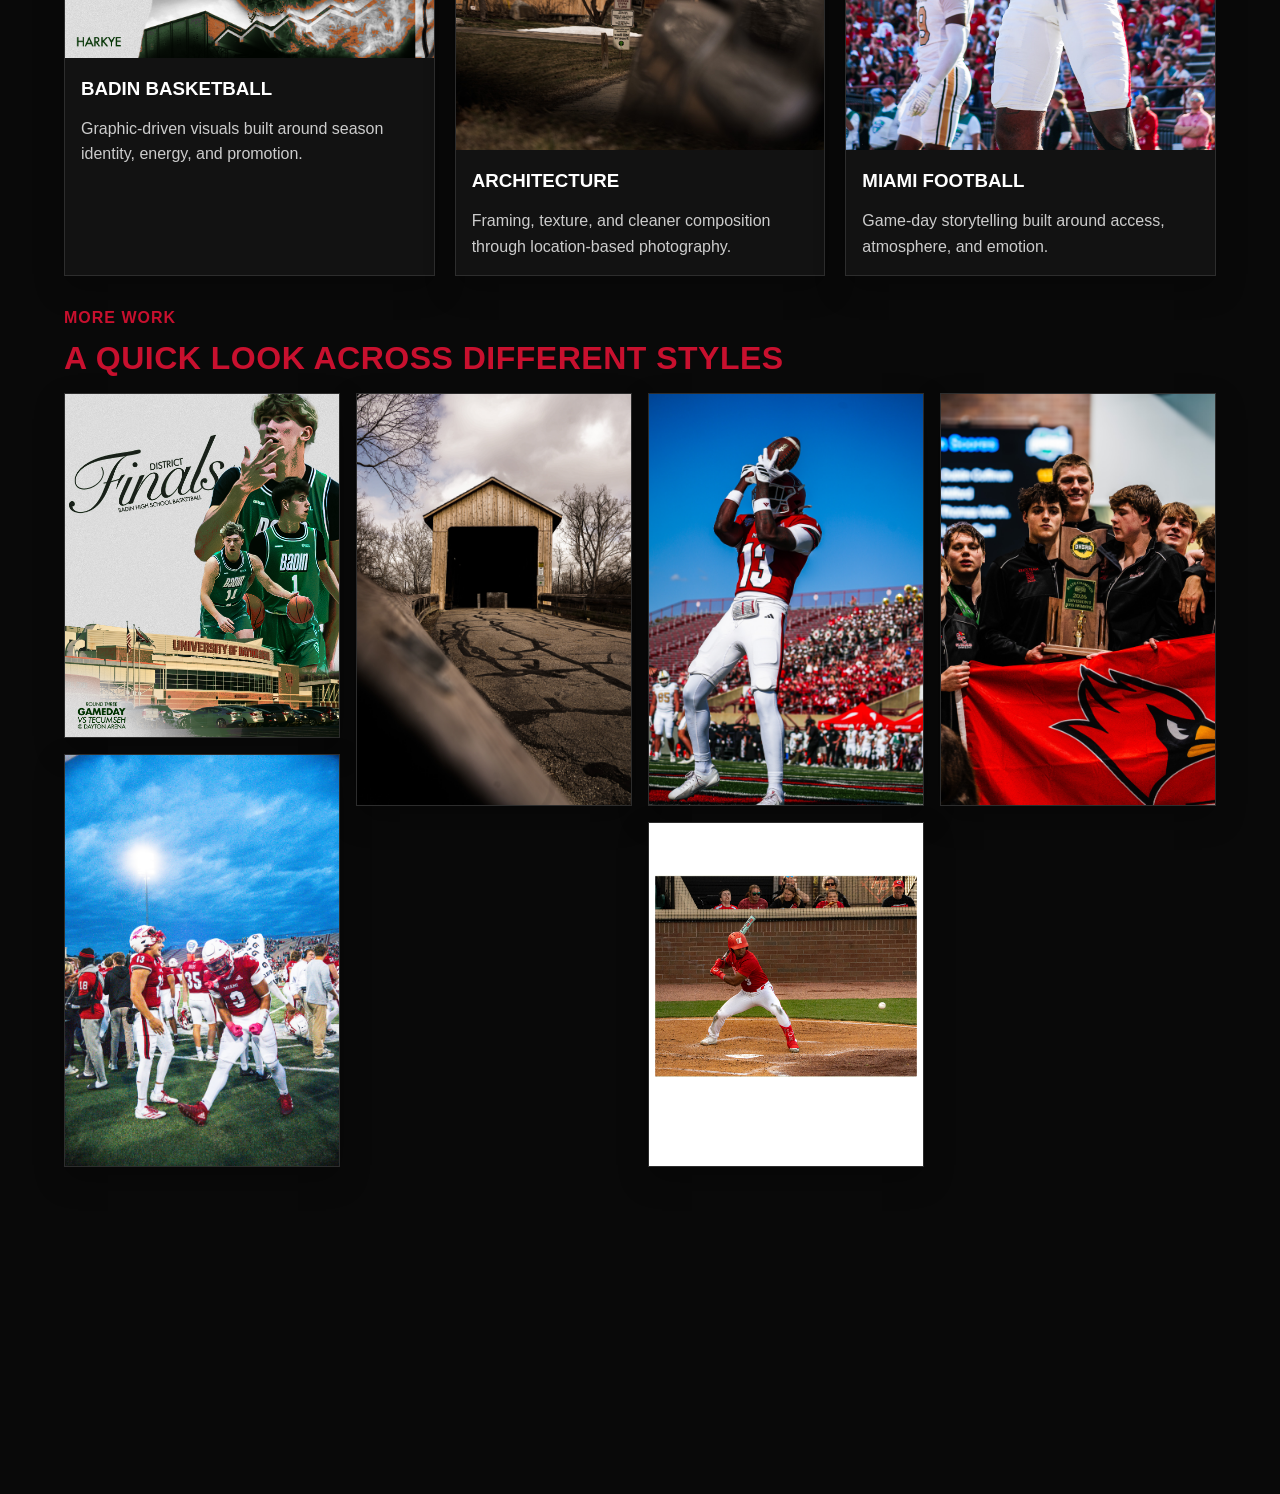
==== commit 9c16de9a: "Add files via upload" ====
--- a/index.html
+++ b/index.html
@@ -54,7 +54,7 @@
         </div>
 
         <aside class="hero-side">
-          <img src="61.png" alt="Miami football featured image" class="hero-photo" />
+          <img src="61.jpg" alt="Miami football featured image" class="hero-photo" />
           <div class="side-card">
             <h3>Quick Profile</h3>
             <ul>
@@ -112,7 +112,7 @@
           </article>
 
           <article class="portfolio-card hover-pop">
-            <img src="61.png" alt="Miami football featured image" />
+            <img src="61.jpg" alt="Miami football featured image" />
             <div class="card-body">
               <h3>Miami Football</h3>
               <p>Game-day storytelling built around access, atmosphere, and emotion.</p>
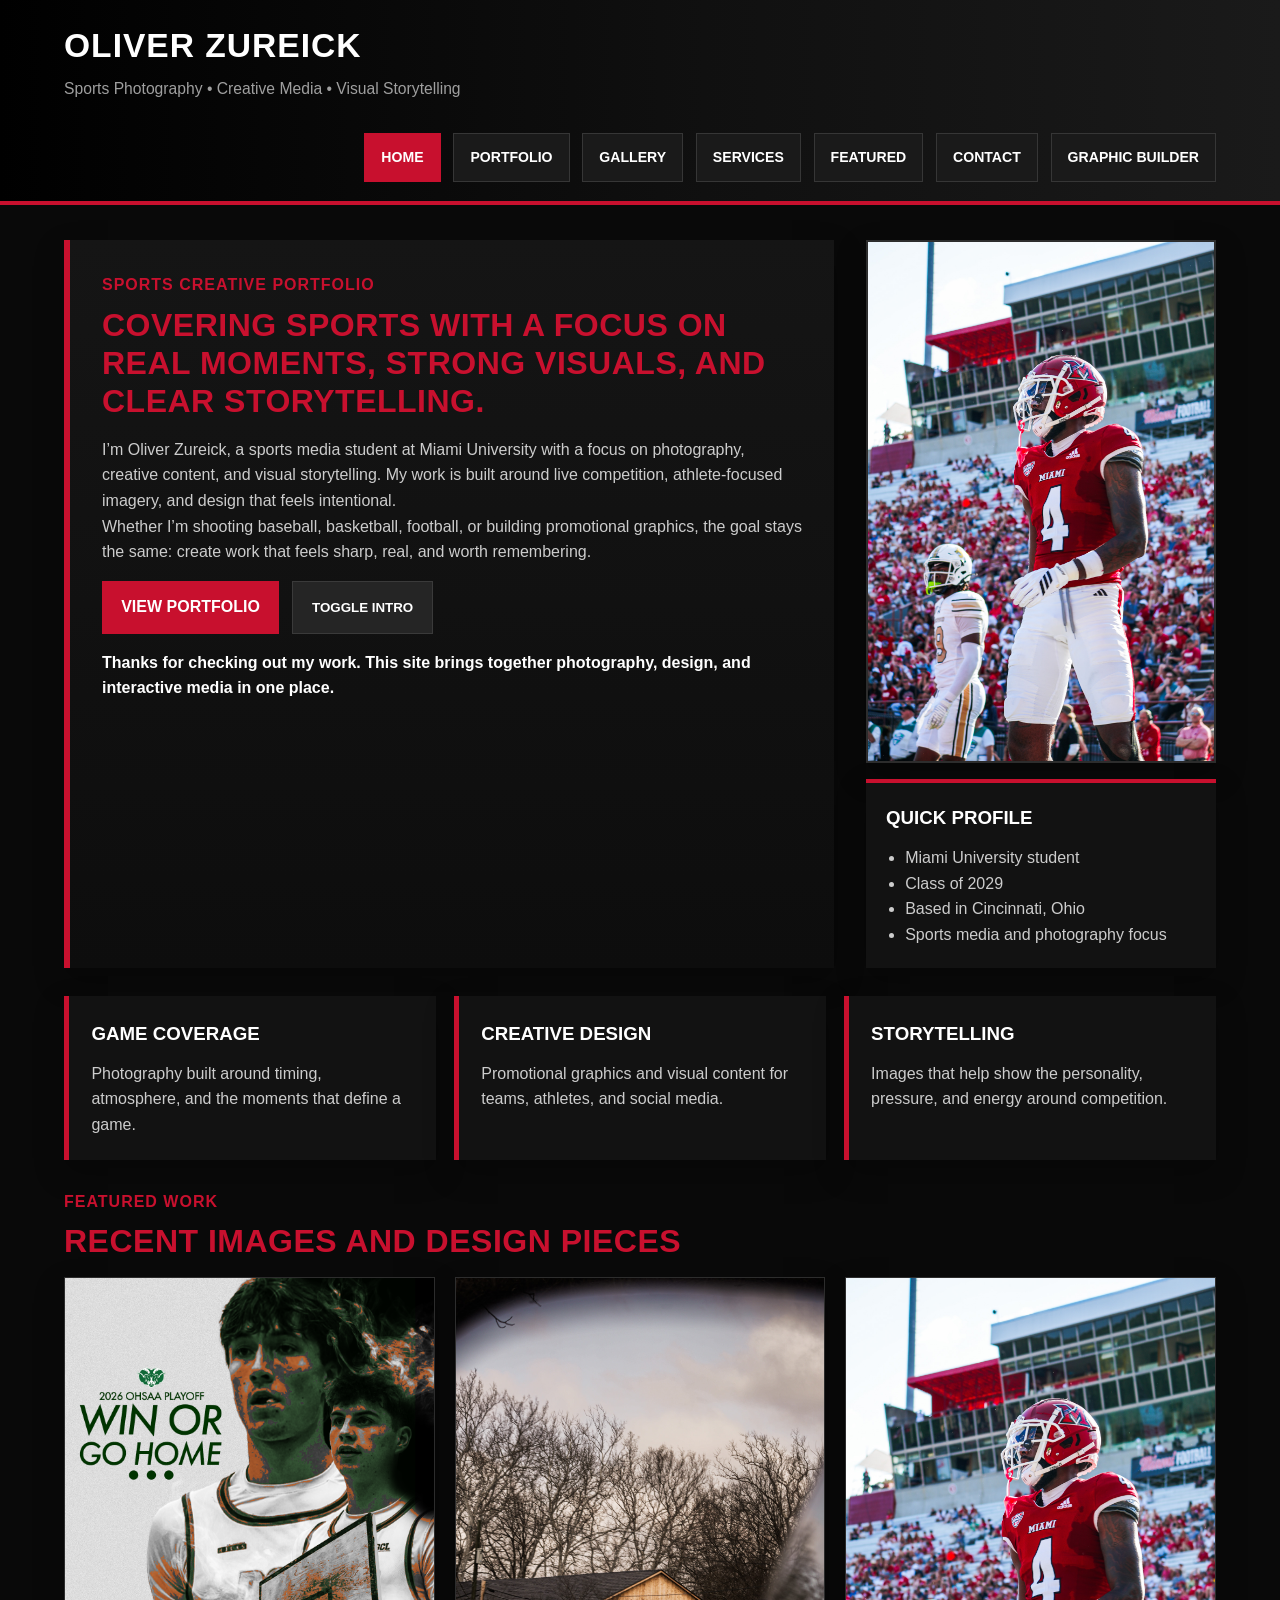
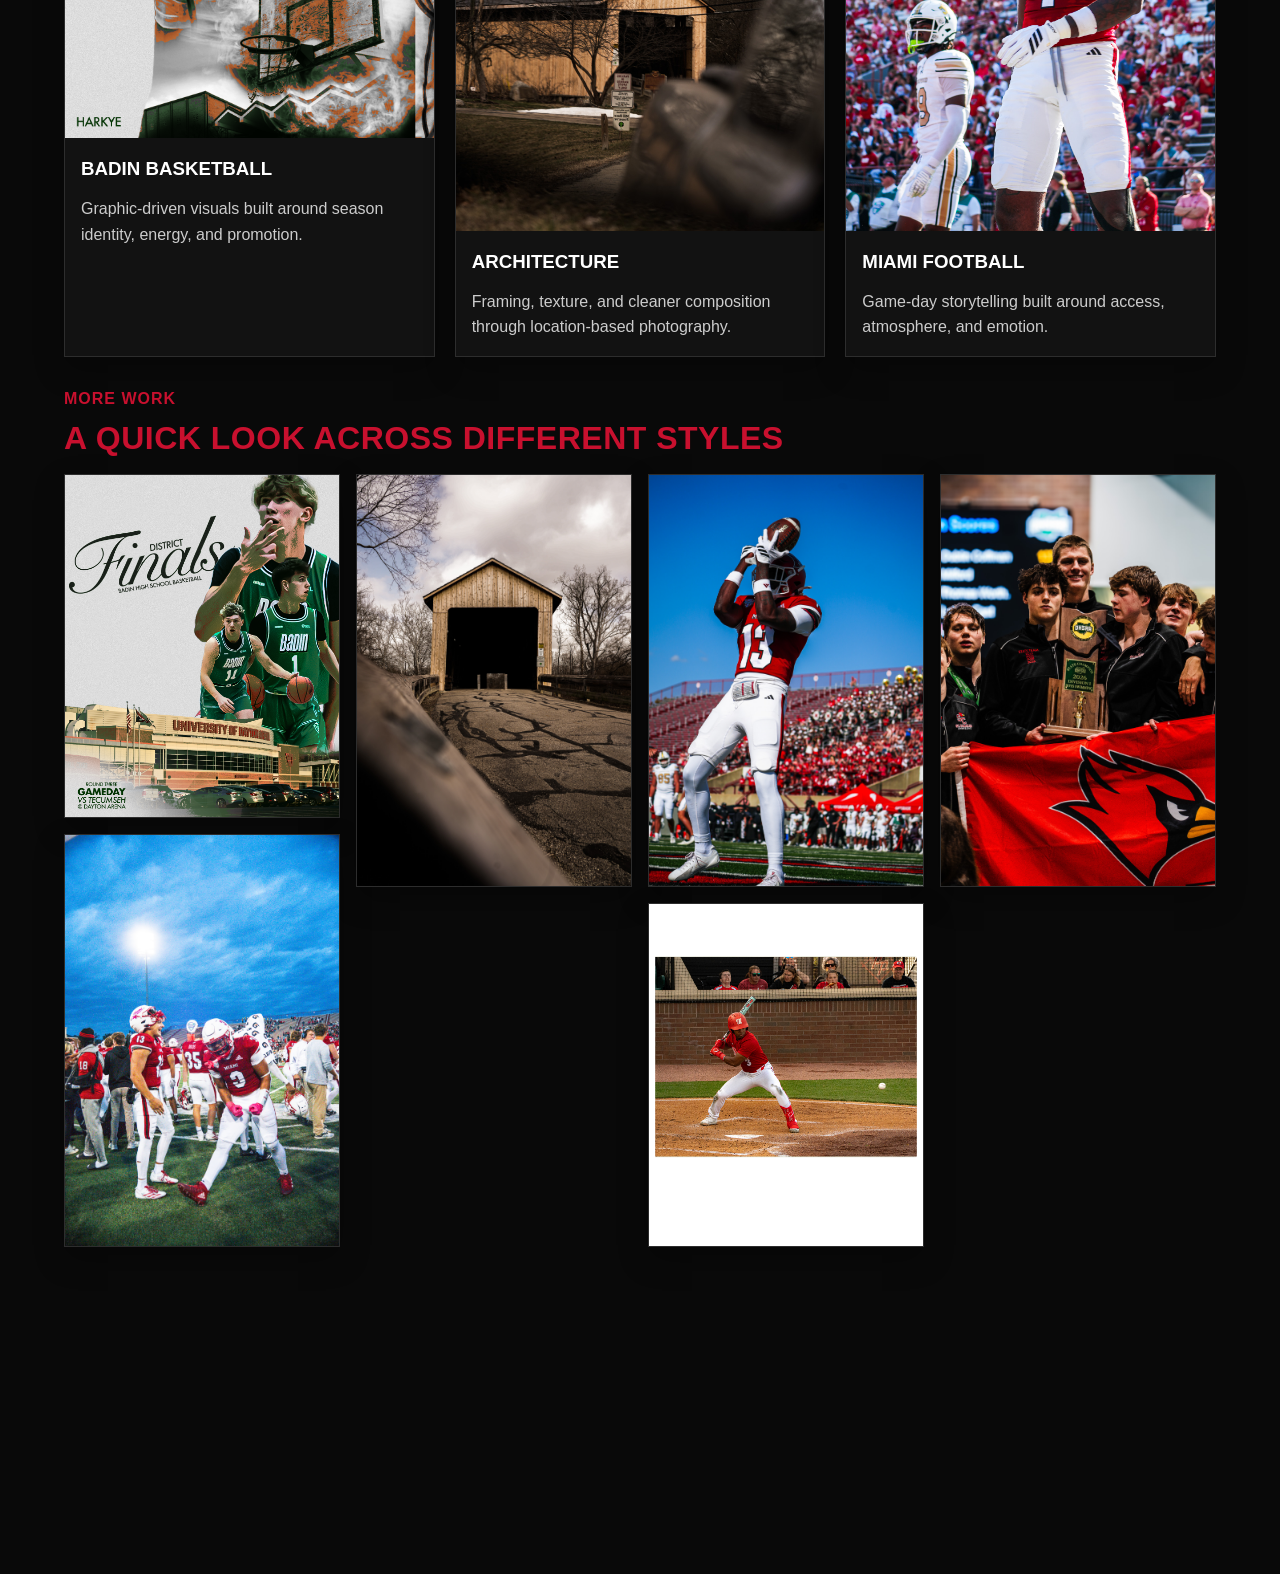
==== commit 5f17b205: "Add files via upload" ====
--- a/index.html
+++ b/index.html
@@ -22,6 +22,7 @@
           <li><a href="jquery.html">Services</a></li>
           <li><a href="bootstrap.html">Featured</a></li>
           <li><a href="contact.html">Contact</a></li>
+          <a href="graphic-builder.html">Graphic Builder</a>
         </ul>
       </nav>
     </div>
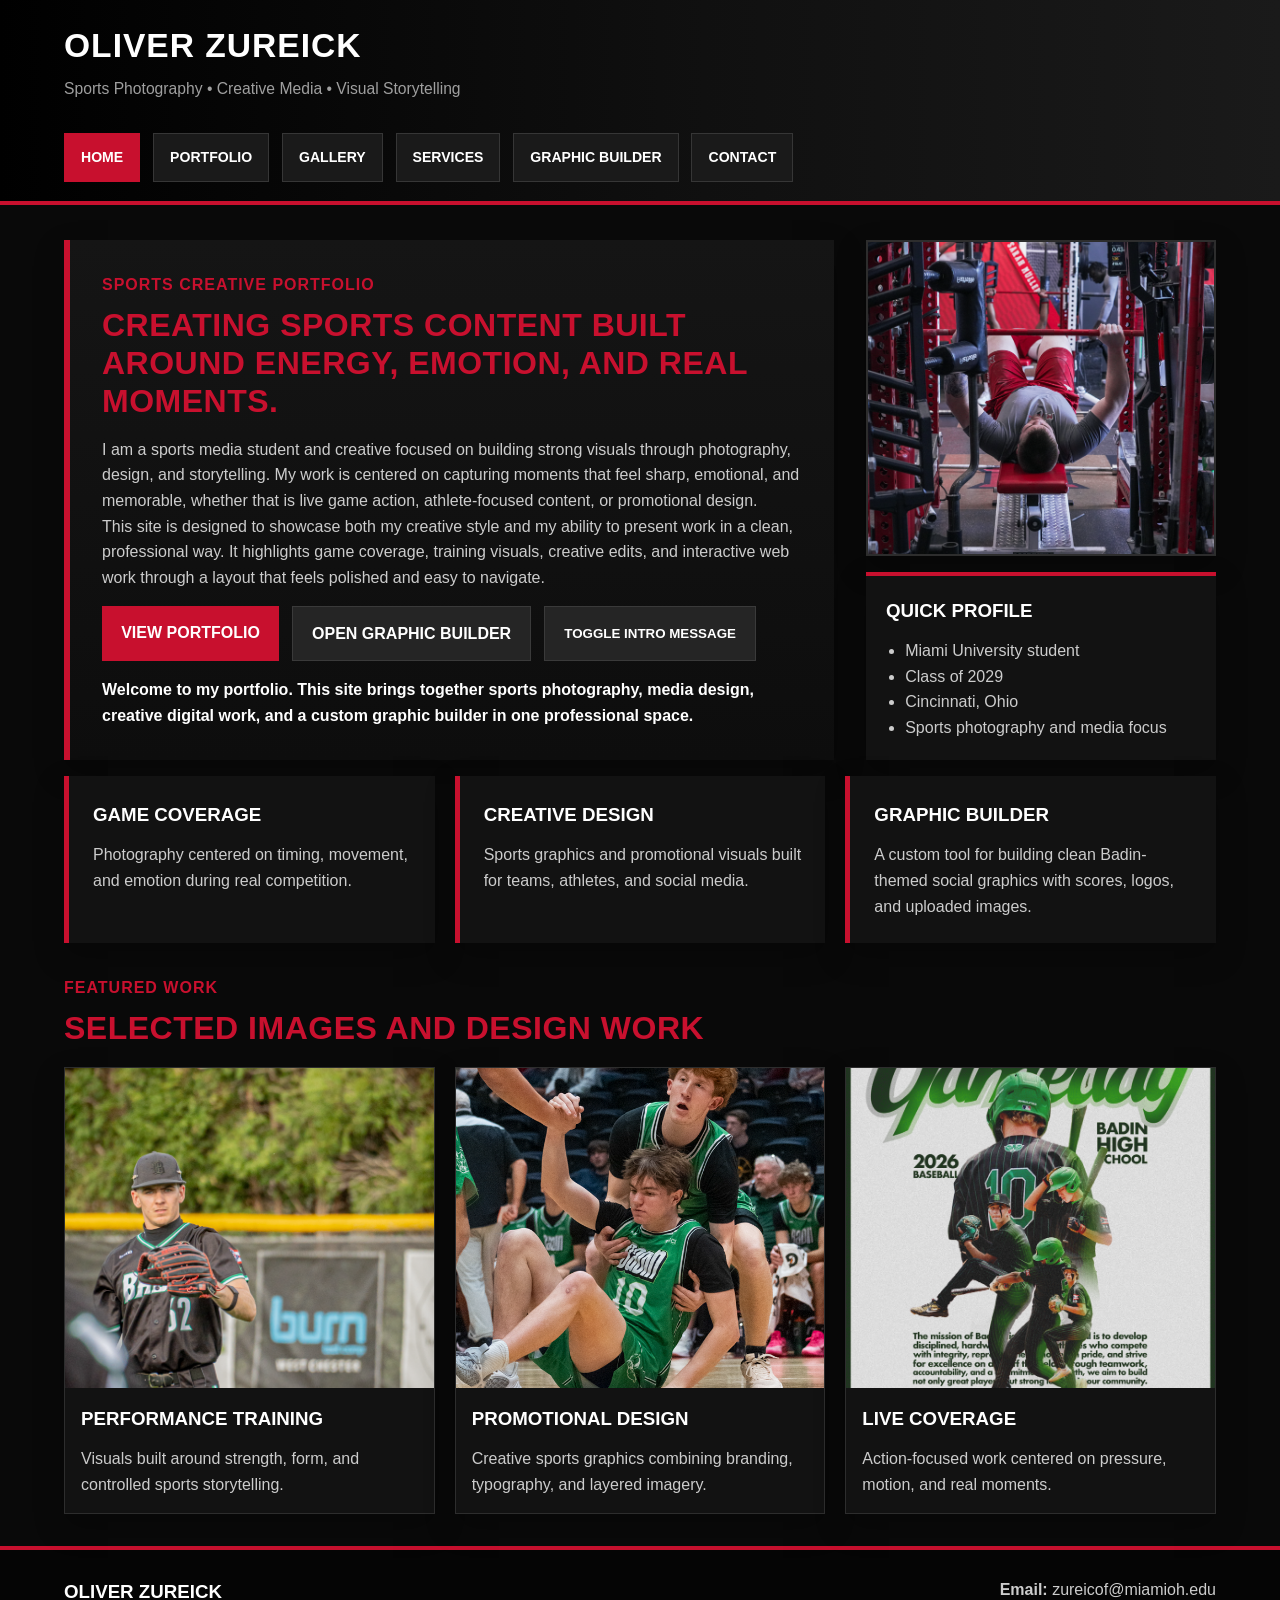
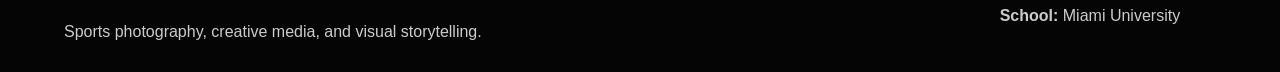
==== commit 0e134a31: "Add files via upload" ====
--- a/index.html
+++ b/index.html
@@ -4,7 +4,7 @@
   <meta charset="UTF-8" />
   <meta name="viewport" content="width=device-width, initial-scale=1.0" />
   <title>Oliver Zureick | Sports Media Portfolio</title>
-  <meta name="description" content="Sports photography, creative media, and visual storytelling by Oliver Zureick." />
+  <meta name="description" content="Sports photography, visual storytelling, and creative media work by Oliver Zureick." />
   <link rel="stylesheet" href="styles.css" />
 </head>
 <body>
@@ -14,144 +14,134 @@
         <h1>Oliver Zureick</h1>
         <p class="tagline">Sports Photography • Creative Media • Visual Storytelling</p>
       </div>
+
       <nav class="site-nav" aria-label="Main navigation">
         <ul class="nav-list">
           <li><a href="index.html" class="active">Home</a></li>
           <li><a href="portfolio.html">Portfolio</a></li>
           <li><a href="gallery.html">Gallery</a></li>
           <li><a href="jquery.html">Services</a></li>
-          <li><a href="bootstrap.html">Featured</a></li>
+          <li><a href="graphic-builder.html">Graphic Builder</a></li>
           <li><a href="contact.html">Contact</a></li>
-          <a href="graphic-builder.html">Graphic Builder</a>
         </ul>
       </nav>
     </div>
   </header>
 
-  <main class="page-main">
-    <section class="hero-section reveal">
+  <main>
+    <section class="hero-section">
       <div class="container hero-grid">
         <div class="hero-copy">
           <p class="section-label">Sports Creative Portfolio</p>
-          <h2>Covering sports with a focus on real moments, strong visuals, and clear storytelling.</h2>
+          <h2>Creating sports content built around energy, emotion, and real moments.</h2>
           <p>
-            I’m Oliver Zureick, a sports media student at Miami University with a focus on photography,
-            creative content, and visual storytelling. My work is built around live competition,
-            athlete-focused imagery, and design that feels intentional.
+            I am a sports media student and creative focused on building strong visuals through photography,
+            design, and storytelling. My work is centered on capturing moments that feel sharp, emotional,
+            and memorable, whether that is live game action, athlete-focused content, or promotional design.
           </p>
           <p>
-            Whether I’m shooting baseball, basketball, football, or building promotional graphics,
-            the goal stays the same: create work that feels sharp, real, and worth remembering.
+            This site is designed to showcase both my creative style and my ability to present work in a clean,
+            professional way. It highlights game coverage, training visuals, creative edits, and interactive web work
+            through a layout that feels polished and easy to navigate.
           </p>
 
           <div class="button-row">
             <a href="portfolio.html" class="btn">View Portfolio</a>
-            <button id="welcomeBtn" class="btn btn-secondary" type="button">Toggle Intro</button>
+            <a href="graphic-builder.html" class="btn btn-secondary">Open Graphic Builder</a>
+            <button id="welcomeBtn" class="btn btn-secondary">Toggle Intro Message</button>
           </div>
 
           <p id="welcomeMessage" class="welcome-message">
-            Thanks for checking out my work. This site brings together photography, design, and interactive media in one place.
+            Welcome to my portfolio. This site brings together sports photography, media design, creative digital work, and a custom graphic builder in one professional space.
           </p>
         </div>
 
         <aside class="hero-side">
-          <img src="61.jpg" alt="Miami football featured image" class="hero-photo" />
+          <img src="18.png" alt="Sports photo by Oliver Zureick" />
           <div class="side-card">
             <h3>Quick Profile</h3>
             <ul>
               <li>Miami University student</li>
               <li>Class of 2029</li>
-              <li>Based in Cincinnati, Ohio</li>
-              <li>Sports media and photography focus</li>
+              <li>Cincinnati, Ohio</li>
+              <li>Sports photography and media focus</li>
             </ul>
           </div>
         </aside>
       </div>
     </section>
 
-    <section class="highlights-section reveal">
+    <section class="highlights-section">
       <div class="container cards-three">
-        <article class="info-card glow-card">
+        <article class="info-card">
           <h3>Game Coverage</h3>
-          <p>Photography built around timing, atmosphere, and the moments that define a game.</p>
+          <p>
+            Photography centered on timing, movement, and emotion during real competition.
+          </p>
         </article>
 
-        <article class="info-card glow-card">
+        <article class="info-card">
           <h3>Creative Design</h3>
-          <p>Promotional graphics and visual content for teams, athletes, and social media.</p>
+          <p>
+            Sports graphics and promotional visuals built for teams, athletes, and social media.
+          </p>
         </article>
 
-        <article class="info-card glow-card">
-          <h3>Storytelling</h3>
-          <p>Images that help show the personality, pressure, and energy around competition.</p>
+        <article class="info-card">
+          <h3>Graphic Builder</h3>
+          <p>
+            A custom tool for building clean Badin-themed social graphics with scores, logos, and uploaded images.
+          </p>
         </article>
       </div>
     </section>
 
-    <section class="featured-section reveal">
+    <section class="featured-section">
       <div class="container">
         <div class="section-heading">
           <p class="section-label">Featured Work</p>
-          <h2>Recent Images and Design Pieces</h2>
+          <h2>Selected images and design work</h2>
         </div>
 
-        <div class="home-feature-grid">
-          <article class="portfolio-card hover-pop">
-            <img src="42.png" alt="Badin basketball featured graphic" />
+        <div class="portfolio-grid">
+          <article class="portfolio-card">
+            <img src="11.png" alt="Training content" />
             <div class="card-body">
-              <h3>Badin Basketball</h3>
-              <p>Graphic-driven visuals built around season identity, energy, and promotion.</p>
+              <h3>Performance Training</h3>
+              <p>Visuals built around strength, form, and controlled sports storytelling.</p>
             </div>
           </article>
 
-          <article class="portfolio-card hover-pop">
-            <img src="48.jpg" alt="Black Covered Bridge featured image" />
+          <article class="portfolio-card">
+            <img src="14.png" alt="Sports design graphic" />
             <div class="card-body">
-              <h3>Architecture</h3>
-              <p>Framing, texture, and cleaner composition through location-based photography.</p>
+              <h3>Promotional Design</h3>
+              <p>Creative sports graphics combining branding, typography, and layered imagery.</p>
             </div>
           </article>
 
-          <article class="portfolio-card hover-pop">
-            <img src="61.jpg" alt="Miami football featured image" />
+          <article class="portfolio-card">
+            <img src="1.png" alt="Basketball action image" />
             <div class="card-body">
-              <h3>Miami Football</h3>
-              <p>Game-day storytelling built around access, atmosphere, and emotion.</p>
+              <h3>Live Coverage</h3>
+              <p>Action-focused work centered on pressure, motion, and real moments.</p>
             </div>
           </article>
         </div>
       </div>
     </section>
-
-    <section class="mosaic-section reveal">
-      <div class="container">
-        <div class="section-heading">
-          <p class="section-label">More Work</p>
-          <h2>A Quick Look Across Different Styles</h2>
-        </div>
-
-        <div class="mosaic-grid">
-          <div class="mosaic-item hover-image"><img src="43.png" alt="Badin basketball graphic" /></div>
-          <div class="mosaic-item hover-image"><img src="52.jpg" alt="Miami football scene" /></div>
-          <div class="mosaic-item hover-image"><img src="50.jpg" alt="Bridge detail image" /></div>
-          <div class="mosaic-item hover-image"><img src="54.jpg" alt="Miami football game-day image" /></div>
-          <div class="mosaic-item hover-image"><img src="23.png" alt="Baseball at the plate" /></div>
-          <div class="mosaic-item hover-image"><img src="25.jpg" alt="Detail image" /></div>
-        </div>
-      </div>
-    </section>
   </main>
 
-  <footer class="site-footer reveal">
+  <footer class="site-footer">
     <div class="container footer-grid">
-      <div class="footer-brand">
+      <div>
         <h3>Oliver Zureick</h3>
-        <p>Sports Media Student • Photographer • Creative Content</p>
+        <p>Sports photography, creative media, and visual storytelling.</p>
       </div>
-      <div class="footer-contact">
+
+      <div>
         <p><strong>Email:</strong> zureicof@miamioh.edu</p>
         <p><strong>School:</strong> Miami University</p>
-        <p><strong>Location:</strong> Cincinnati, Ohio</p>
       </div>
     </div>
   </footer>
@@ -159,4 +149,4 @@
   <script src="https://ajax.googleapis.com/ajax/libs/jquery/3.7.1/jquery.min.js"></script>
   <script src="script.js"></script>
 </body>
-</html>+</html>
--- a/styles.css
+++ b/styles.css
@@ -15,11 +15,6 @@
   --gray-2: #9f9f9f;
   --border: #2d2d2d;
   --shadow: 0 12px 28px rgba(0, 0, 0, 0.28);
-  --glow-hover: 0 0 18px rgba(200, 16, 46, 0.18);
-}
-
-html {
-  scroll-behavior: smooth;
 }
 
 body {
@@ -32,11 +27,6 @@
 img {
   display: block;
   width: 100%;
-  height: auto;
-}
-
-a {
-  color: inherit;
 }
 
 .container {
@@ -66,7 +56,6 @@
   text-transform: uppercase;
   letter-spacing: 1px;
   margin-bottom: 0.2rem;
-  color: var(--white);
 }
 
 .tagline {
@@ -74,21 +63,11 @@
   font-size: 0.98rem;
 }
 
-.site-nav {
-  margin-left: auto;
-}
-
 .nav-list {
   list-style: none;
   display: flex;
   flex-wrap: wrap;
   gap: 0.8rem;
-  margin: 0;
-  padding: 0;
-}
-
-.nav-list li {
-  list-style: none;
 }
 
 .nav-list a {
@@ -116,22 +95,6 @@
   padding: 2.2rem 0 3.5rem;
 }
 
-.page-shell {
-  padding-bottom: 1.25rem;
-}
-
-.standard-page-heading {
-  padding: 2.2rem 0 1.4rem;
-}
-
-.standard-page-heading .container {
-  max-width: 1240px;
-}
-
-.standard-page-heading .page-intro-text {
-  max-width: 820px;
-}
-
 .section-label {
   color: var(--red);
   font-weight: 700;
@@ -145,13 +108,11 @@
   line-height: 1.2;
   margin-bottom: 1rem;
   text-transform: uppercase;
-  color: var(--white);
 }
 
 h3 {
   text-transform: uppercase;
   margin-bottom: 0.75rem;
-  color: var(--white);
 }
 
 p,
@@ -159,10 +120,6 @@
   color: var(--gray);
 }
 
-.section-heading {
-  margin-bottom: 1rem;
-}
-
 .button-row {
   display: flex;
   flex-wrap: wrap;
@@ -170,20 +127,22 @@
   margin-top: 1rem;
 }
 
-.btn {
-  display: inline-block;
+.btn,
+.filter-btn {
   background: var(--red);
   color: var(--white);
   border: none;
   padding: 0.85rem 1.2rem;
   font-weight: 700;
   text-transform: uppercase;
-  text-decoration: none;
   cursor: pointer;
   transition: 0.25s ease;
-}
-
-.btn:hover {
+  text-decoration: none;
+  display: inline-block;
+}
+
+.btn:hover,
+.filter-btn:hover {
   background: var(--red-dark);
 }
 
@@ -196,91 +155,10 @@
   background: #323232;
 }
 
-.panel-box {
-  background: var(--black-2);
-  border-left: 5px solid var(--red);
-  padding: 1.5rem;
-  box-shadow: var(--shadow);
-  margin-bottom: 1.25rem;
-  transition: transform 0.28s ease, box-shadow 0.28s ease;
-}
-
-.cards-three {
-  display: flex;
-  flex-wrap: wrap;
-  gap: 1.1rem;
-}
-
-.info-card {
-  flex: 1 1 250px;
-  background: var(--black-2);
-  border-left: 5px solid var(--red);
-  padding: 1.4rem;
-  box-shadow: var(--shadow);
-  transition: transform 0.28s ease, box-shadow 0.28s ease;
-}
-
-/* REVEAL */
-
-.reveal {
-  opacity: 0;
-  transform: translateY(40px);
-  transition: opacity 0.8s ease, transform 0.8s ease;
-}
-
-.reveal.visible {
-  opacity: 1;
-  transform: translateY(0);
-}
-
-/* HOVER */
-
-.glow-card,
-.portfolio-card,
-.masonry-item,
-.gallery-tile,
-.contact-photo-card,
-.hero-photo {
-  transition: transform 0.28s ease, box-shadow 0.28s ease, filter 0.28s ease, border-color 0.28s ease;
-}
-
-.glow-card:hover,
-.portfolio-card:hover,
-.masonry-item:hover,
-.gallery-tile:hover,
-.contact-photo-card:hover,
-.hero-photo:hover,
-.panel-box:hover {
-  transform: translateY(-6px);
-  box-shadow: 0 16px 28px rgba(0, 0, 0, 0.34), var(--glow-hover);
-}
-
-.hover-pop {
-  transition: transform 0.28s ease, box-shadow 0.28s ease;
-}
-
-.hover-pop:hover {
-  transform: translateY(-6px);
-  box-shadow: 0 16px 28px rgba(0, 0, 0, 0.34), var(--glow-hover);
-}
-
-.hover-image img {
-  transition: transform 0.3s ease, filter 0.3s ease;
-}
-
-.hover-image img:hover {
-  transform: scale(1.015);
-  filter: brightness(1.03);
-}
-
-/* HOME */
-
-.hero-section,
-.highlights-section,
-.featured-section,
-.mosaic-section,
-.contact-hero {
-  margin-bottom: 1.8rem;
+/* HERO */
+
+.hero-section {
+  padding: 2.2rem 0 1rem;
 }
 
 .hero-grid {
@@ -307,7 +185,10 @@
   gap: 1rem;
 }
 
-.hero-photo {
+.hero-side img {
+  height: 100%;
+  min-height: 280px;
+  object-fit: cover;
   border: 2px solid var(--border);
   box-shadow: var(--shadow);
 }
@@ -329,10 +210,64 @@
   color: var(--white);
 }
 
-.home-feature-grid {
+/* SECTIONS */
+
+.highlights-section,
+.featured-section,
+.gallery-hero,
+.page-top,
+.contact-hero {
+  margin-bottom: 2rem;
+}
+
+.cards-three {
+  display: flex;
+  flex-wrap: wrap;
+  gap: 1.25rem;
+}
+
+.info-card {
+  flex: 1 1 250px;
+  background: var(--black-2);
+  border-left: 5px solid var(--red);
+  padding: 1.5rem;
+  box-shadow: var(--shadow);
+}
+
+.panel-box {
+  background: var(--black-2);
+  border-left: 5px solid var(--red);
+  padding: 1.5rem;
+  box-shadow: var(--shadow);
+  margin-bottom: 2rem;
+}
+
+.section-heading {
+  margin-bottom: 1.25rem;
+}
+
+.page-top-inner {
+  display: flex;
+  justify-content: space-between;
+  align-items: end;
+  gap: 1.5rem;
+  flex-wrap: wrap;
+}
+
+.page-intro-text {
+  max-width: 800px;
+}
+
+/* PORTFOLIO / CARDS */
+
+.portfolio-grid {
   display: grid;
   grid-template-columns: repeat(3, 1fr);
   gap: 1.25rem;
+}
+
+.portfolio-grid-large {
+  margin-top: 1.25rem;
 }
 
 .portfolio-card {
@@ -340,31 +275,71 @@
   border: 1px solid var(--border);
   overflow: hidden;
   box-shadow: var(--shadow);
+  transition: transform 0.25s ease, box-shadow 0.25s ease;
+}
+
+.portfolio-card:hover {
+  transform: translateY(-6px);
+  box-shadow: 0 18px 34px rgba(0, 0, 0, 0.35);
+}
+
+.portfolio-card img {
+  height: 320px;
+  object-fit: cover;
 }
 
 .card-body {
   padding: 1rem;
 }
 
-.mosaic-grid {
-  columns: 4 220px;
-  column-gap: 1rem;
-}
-
-.mosaic-item {
-  break-inside: avoid;
+.card-body p {
+  color: var(--gray);
+}
+
+/* FILTER */
+
+.filter-bar {
+  display: flex;
+  justify-content: space-between;
+  align-items: end;
+  gap: 1rem;
+  flex-wrap: wrap;
   margin-bottom: 1rem;
 }
 
-.mosaic-item img {
-  border: 1px solid var(--border);
+/* GALLERY */
+
+.gallery-hero-grid {
+  display: flex;
+  flex-wrap: wrap;
+  gap: 2rem;
+  align-items: stretch;
+}
+
+.gallery-hero-grid > div {
+  flex: 2;
+  min-width: 300px;
+  background: linear-gradient(180deg, #151515 0%, #0d0d0d 100%);
+  border-left: 6px solid var(--red);
+  padding: 2rem;
   box-shadow: var(--shadow);
 }
 
-/* PORTFOLIO */
+.gallery-side-card {
+  flex: 1;
+  min-width: 260px;
+  background: var(--black-2);
+  border-top: 4px solid var(--red);
+  padding: 1.25rem;
+  box-shadow: var(--shadow);
+}
+
+.gallery-side-card ul {
+  padding-left: 1.2rem;
+}
 
 .masonry-gallery {
-  columns: 4 260px;
+  column-count: 3;
   column-gap: 1rem;
 }
 
@@ -376,33 +351,49 @@
 .masonry-item img {
   border: 1px solid var(--border);
   box-shadow: var(--shadow);
-  border-radius: 2px;
-}
-
-/* GALLERY */
-
-.gallery-tile-grid {
-  display: grid;
-  grid-template-columns: repeat(5, minmax(0, 1fr));
-  gap: 0.85rem;
-  align-items: start;
-}
-
-.gallery-tile img {
-  border: 1px solid var(--border);
-  box-shadow: var(--shadow);
-  border-radius: 2px;
-}
-
-/* SERVICES */
+  transition: transform 0.25s ease, filter 0.25s ease;
+}
+
+.masonry-item img:hover {
+  transform: scale(1.02);
+  filter: brightness(1.05);
+}
+
+/* SERVICES / JQUERY */
+
+.standard-page-heading {
+  margin-bottom: 2rem;
+}
+
+.reveal {
+  opacity: 0;
+  transform: translateY(16px);
+  transition: opacity 0.45s ease, transform 0.45s ease;
+}
+
+.reveal.visible {
+  opacity: 1;
+  transform: translateY(0);
+}
 
 .service-preview-grid {
   margin-bottom: 2rem;
 }
 
 .service-image {
+  height: 240px;
+  object-fit: cover;
   margin-bottom: 1rem;
   border: 1px solid var(--border);
+}
+
+.glow-card {
+  transition: transform 0.25s ease, box-shadow 0.25s ease;
+}
+
+.glow-card:hover {
+  transform: translateY(-5px);
+  box-shadow: 0 0 24px rgba(200, 16, 46, 0.22);
 }
 
 .interactive-grid {
@@ -473,6 +464,9 @@
 }
 
 .contact-photo-card img {
+  height: 100%;
+  min-height: 280px;
+  object-fit: cover;
   border: 1px solid var(--border);
 }
 
@@ -483,69 +477,659 @@
 /* FOOTER */
 
 .site-footer {
-  background: linear-gradient(180deg, #080808 0%, #040404 100%);
+  background: #050505;
   border-top: 4px solid var(--red);
-  padding: 2rem 0;
-  margin-top: 2.25rem;
+  padding: 1.7rem 0;
+  margin-top: 2rem;
 }
 
 .footer-grid {
   display: flex;
   justify-content: space-between;
-  align-items: flex-start;
-  gap: 1.5rem;
+  gap: 1rem;
   flex-wrap: wrap;
-}
-
-.footer-brand h3,
-.footer-contact p {
-  margin-bottom: 0.45rem;
-}
-
-.footer-brand h3 {
-  color: var(--white);
 }
 
 .site-footer p {
   color: var(--gray);
 }
+
+/* JQUERY CLASS */
 
 .highlight {
   color: var(--red);
   letter-spacing: 0.5px;
 }
 
-.materialbox-caption {
+/* BADIN GRAPHIC BUILDER */
+
+.builder-page {
+  background:
+    radial-gradient(circle at top left, rgba(0, 122, 61, 0.18), transparent 32%),
+    radial-gradient(circle at top right, rgba(255, 255, 255, 0.08), transparent 30%),
+    var(--black);
+}
+
+.builder-main {
+  padding-top: 2rem;
+}
+
+.builder-heading {
+  margin-bottom: 2rem;
+}
+
+.builder-label {
+  color: #00a651;
+}
+
+.builder-layout {
+  display: grid;
+  grid-template-columns: minmax(320px, 430px) 1fr;
+  gap: 2rem;
+  align-items: start;
+}
+
+.builder-panel {
+  background: linear-gradient(180deg, #151515 0%, #090909 100%);
+  border: 1px solid #2a2a2a;
+  border-top: 5px solid #007a3d;
+  box-shadow: var(--shadow);
+  padding: 1.4rem;
+}
+
+.builder-panel-heading {
+  margin-bottom: 1rem;
+}
+
+.builder-panel-heading h3,
+.builder-preview-top h3 {
+  margin-bottom: 0;
+}
+
+.builder-mini-label {
+  color: #00a651;
+  font-weight: 900;
+  font-size: 0.78rem;
+  text-transform: uppercase;
+  letter-spacing: 1.2px;
+  margin-bottom: 0.25rem;
+}
+
+.builder-control {
+  margin-bottom: 1rem;
+}
+
+.builder-control label,
+.builder-toggles label {
+  display: block;
+  color: #f4f4f4;
+  font-size: 0.75rem;
+  font-weight: 900;
+  text-transform: uppercase;
+  letter-spacing: 0.9px;
+  margin-bottom: 0.45rem;
+}
+
+.builder-control input,
+.builder-control select {
+  width: 100%;
+  background: #050505;
+  color: #ffffff;
+  border: 1px solid #333;
+  padding: 0.85rem 0.9rem;
+  outline: none;
+  font: inherit;
+}
+
+.builder-control input:focus,
+.builder-control select:focus {
+  border-color: #00a651;
+  box-shadow: 0 0 0 3px rgba(0, 166, 81, 0.18);
+}
+
+.builder-control input[type="color"] {
+  padding: 0.25rem;
+  height: 48px;
+}
+
+.builder-control input[type="range"] {
+  accent-color: #007a3d;
+}
+
+.two-control {
+  display: grid;
+  grid-template-columns: 1fr 1fr;
+  gap: 0.85rem;
+}
+
+.builder-toggles {
+  display: grid;
+  grid-template-columns: 1fr 1fr;
+  gap: 0.65rem;
+  margin: 1rem 0;
+}
+
+.builder-toggles label {
+  display: flex;
+  gap: 0.5rem;
+  align-items: center;
+  margin: 0;
+  background: #101010;
+  border: 1px solid #2d2d2d;
+  padding: 0.75rem;
+}
+
+.builder-toggles input {
+  accent-color: #007a3d;
+}
+
+.builder-buttons {
+  margin-top: 1rem;
+}
+
+.builder-download {
+  background: #007a3d;
+}
+
+.builder-download:hover {
+  background: #00a651;
+}
+
+.builder-preview {
+  min-width: 0;
+}
+
+.builder-preview-top {
+  display: flex;
+  justify-content: space-between;
+  gap: 1rem;
+  align-items: end;
+  margin-bottom: 1rem;
+}
+
+.builder-preview-top p {
+  font-size: 0.9rem;
+}
+
+.builder-stage-wrap {
+  width: 100%;
+  overflow: auto;
+  padding: 0.5rem;
+}
+
+.badin-graphic-stage {
+  --builder-accent: #007a3d;
+  --builder-second: #ffffff;
+  --graphic-dark: #020403;
+  --graphic-muted: rgba(255,255,255,0.76);
+  position: relative;
+  isolation: isolate;
+  overflow: hidden;
+  width: min(100%, 780px);
+  margin: 0 auto;
+  aspect-ratio: 1 / 1;
+  background: var(--graphic-dark);
+  color: #ffffff;
+  box-shadow: 0 30px 70px rgba(0,0,0,0.55);
+  border: 1px solid rgba(255,255,255,0.16);
+  font-family: "Inter", Arial, Helvetica, sans-serif;
+}
+
+.badin-graphic-stage.size-story {
+  width: min(100%, 500px);
+  aspect-ratio: 9 / 16;
+}
+
+.badin-graphic-stage.size-landscape {
+  width: min(100%, 900px);
+  aspect-ratio: 16 / 9;
+}
+
+.graphic-photo-layer {
+  position: absolute;
+  inset: 0;
+  z-index: 1;
+  background-image: linear-gradient(135deg, #092d1b, #020403);
+  background-size: cover;
+  background-position: center center;
+  transform: scale(1.02);
+}
+
+.graphic-overlay-layer {
+  position: absolute;
+  inset: 0;
+  z-index: 2;
+  background:
+    linear-gradient(90deg, rgba(0,0,0,0.95) 0%, rgba(0,0,0,0.58) 45%, rgba(0,0,0,0.20) 100%),
+    radial-gradient(circle at 68% 35%, rgba(0,122,61,0.32), transparent 55%);
+}
+
+.graphic-green-wash {
+  position: absolute;
+  inset: 0;
+  z-index: 3;
+  background:
+    linear-gradient(135deg, color-mix(in srgb, var(--builder-accent), transparent 54%), transparent 55%),
+    linear-gradient(0deg, rgba(0,0,0,0.62), transparent 45%);
+  mix-blend-mode: screen;
+  opacity: 0.55;
+}
+
+.graphic-angle-block {
+  position: absolute;
+  z-index: 4;
+  background: var(--builder-accent);
+  transform: skewX(-18deg);
+  box-shadow: 0 0 40px rgba(0,0,0,0.28);
+}
+
+.block-one {
+  top: -12%;
+  right: -24%;
+  width: 48%;
+  height: 130%;
+  opacity: 0.95;
+}
+
+.block-two {
+  top: -12%;
+  right: 19%;
+  width: 7%;
+  height: 130%;
+  background: var(--builder-second);
+  opacity: 0.95;
+}
+
+.graphic-texture-layer {
+  position: absolute;
+  inset: 0;
+  z-index: 5;
+  background-image:
+    linear-gradient(rgba(255,255,255,0.045) 1px, transparent 1px),
+    linear-gradient(90deg, rgba(255,255,255,0.045) 1px, transparent 1px);
+  background-size: 28px 28px;
+  opacity: 0.35;
+}
+
+.graphic-topline,
+.graphic-headline,
+.graphic-scoreboard,
+.graphic-meta-card,
+.graphic-footer {
+  position: absolute;
+  z-index: 10;
+}
+
+.graphic-topline {
+  top: 4.8%;
+  left: 5.2%;
+  right: 5.2%;
+  display: flex;
+  justify-content: space-between;
+  gap: 1rem;
+  color: rgba(255,255,255,0.84);
+  font-size: clamp(0.62rem, 1.45vw, 0.9rem);
+  font-weight: 900;
+  text-transform: uppercase;
+  letter-spacing: 0.13em;
+  border-bottom: 1px solid rgba(255,255,255,0.24);
+  padding-bottom: 0.8rem;
+}
+
+.graphic-headline {
+  left: 5.2%;
+  right: 5.2%;
+  top: 14%;
+}
+
+.graphic-headline h1 {
+  font-family: "Anton", Impact, sans-serif;
+  font-size: clamp(3.2rem, 9vw, 6.7rem);
+  line-height: 0.88;
+  text-transform: uppercase;
+  letter-spacing: 0.025em;
+  text-shadow: 0 10px 28px rgba(0,0,0,0.55);
+}
+
+.graphic-headline h1 span {
+  color: var(--builder-accent);
+  -webkit-text-stroke: 1px rgba(255,255,255,0.26);
+}
+
+.graphic-headline p {
+  margin-top: 0.85rem;
+  display: inline-block;
+  color: #fff;
+  background: var(--builder-accent);
+  font-weight: 1000;
+  text-transform: uppercase;
+  letter-spacing: 0.18em;
+  padding: 0.65rem 1rem;
+  font-size: clamp(0.7rem, 1.4vw, 0.95rem);
+}
+
+.graphic-scoreboard {
+  left: 5.2%;
+  right: 5.2%;
+  bottom: 18%;
+  display: grid;
+  grid-template-columns: 1fr auto 1fr;
+  align-items: stretch;
+  gap: 1rem;
+  background: rgba(0,0,0,0.72);
+  border: 1px solid rgba(255,255,255,0.18);
+  border-left: 8px solid var(--builder-accent);
+  padding: clamp(1rem, 2.2vw, 1.5rem);
+  backdrop-filter: blur(8px);
+}
+
+.graphic-team {
+  display: grid;
+  grid-template-columns: 94px 1fr;
+  align-items: center;
+  gap: 1rem;
+  min-width: 0;
+}
+
+.opponent-team {
+  direction: rtl;
+  text-align: right;
+}
+
+.opponent-team .team-copy {
+  direction: ltr;
+}
+
+.graphic-logo-box {
+  width: clamp(70px, 11vw, 108px);
+  height: clamp(70px, 11vw, 108px);
+  border-radius: 50%;
+  background: #ffffff;
+  display: grid;
+  place-items: center;
+  overflow: hidden;
+  border: 5px solid rgba(255,255,255,0.2);
+  box-shadow: 0 14px 26px rgba(0,0,0,0.34);
+}
+
+.graphic-logo-box span {
+  width: 100%;
+  height: 100%;
+  display: grid;
+  place-items: center;
+  background: var(--builder-accent);
+  color: #fff;
+  font-family: "Anton", Impact, sans-serif;
+  font-size: 2rem;
+}
+
+.opponent-logo span {
+  background: #111111;
+  font-size: 1.15rem;
+}
+
+.graphic-logo-box img {
+  width: 100%;
+  height: 100%;
+  object-fit: contain;
+  padding: 0.55rem;
+}
+
+.team-copy strong {
+  display: block;
+  color: #fff;
+  font-family: "Anton", Impact, sans-serif;
+  font-size: clamp(1.4rem, 3vw, 2.35rem);
+  line-height: 1;
+  text-transform: uppercase;
+  letter-spacing: 0.04em;
+  overflow-wrap: anywhere;
+}
+
+.team-copy em {
+  display: block;
+  color: #fff;
+  font-family: "Anton", Impact, sans-serif;
+  font-style: normal;
+  font-size: clamp(2.5rem, 6.8vw, 5.4rem);
+  line-height: 0.9;
+  margin-top: 0.55rem;
+}
+
+.graphic-divider {
+  display: grid;
+  place-items: center;
+  color: var(--builder-accent);
+  font-family: "Anton", Impact, sans-serif;
+  font-size: clamp(1.3rem, 3vw, 2.25rem);
+  padding: 0 0.2rem;
+}
+
+.graphic-meta-card {
+  left: 5.2%;
+  right: 5.2%;
+  bottom: 9.8%;
+  display: flex;
+  justify-content: center;
+  flex-wrap: wrap;
+  gap: 0.7rem;
+  background: var(--builder-accent);
+  padding: 0.85rem 1rem;
+  color: #ffffff;
+  font-weight: 900;
+  text-transform: uppercase;
+  letter-spacing: 0.08em;
+  font-size: clamp(0.65rem, 1.25vw, 0.82rem);
+}
+
+.graphic-meta-card span:not(:last-child)::after {
+  content: "•";
+  margin-left: 0.7rem;
+  opacity: 0.75;
+}
+
+.graphic-footer {
+  left: 5.2%;
+  right: 5.2%;
+  bottom: 4.2%;
+  display: flex;
+  justify-content: space-between;
+  gap: 1rem;
+  color: rgba(255,255,255,0.78);
+  font-weight: 900;
+  text-transform: uppercase;
+  letter-spacing: 0.12em;
+  font-size: clamp(0.55rem, 1.15vw, 0.75rem);
+}
+
+/* Builder presets */
+
+.badin-graphic-stage.preset-game-day .graphic-scoreboard {
+  bottom: 17%;
+}
+
+.badin-graphic-stage.preset-game-day .team-copy em,
+.badin-graphic-stage.hide-scores .team-copy em {
+  display: none;
+}
+
+.badin-graphic-stage.preset-game-day .graphic-divider {
+  font-size: clamp(1.8rem, 5vw, 4rem);
+}
+
+.badin-graphic-stage.preset-spotlight .graphic-scoreboard,
+.badin-graphic-stage.preset-announcement .graphic-scoreboard {
+  grid-template-columns: 1fr;
+}
+
+.badin-graphic-stage.preset-spotlight .graphic-divider,
+.badin-graphic-stage.preset-spotlight .opponent-team,
+.badin-graphic-stage.preset-announcement .graphic-divider,
+.badin-graphic-stage.preset-announcement .opponent-team {
+  display: none;
+}
+
+.badin-graphic-stage.preset-spotlight .home-team,
+.badin-graphic-stage.preset-announcement .home-team {
+  grid-template-columns: 115px 1fr;
+}
+
+.badin-graphic-stage.preset-announcement .graphic-headline {
+  top: 18%;
+}
+
+/* Builder themes */
+
+.badin-graphic-stage.theme-blackout {
+  background: #020202;
+}
+
+.badin-graphic-stage.theme-blackout .block-one {
+  background: #111;
+  border-left: 10px solid var(--builder-accent);
+}
+
+.badin-graphic-stage.theme-blackout .block-two {
+  background: var(--builder-accent);
+}
+
+.badin-graphic-stage.theme-whiteout {
+  color: #050505;
+  background: #f5f5f5;
+}
+
+.badin-graphic-stage.theme-whiteout .graphic-overlay-layer {
+  background:
+    linear-gradient(90deg, rgba(255,255,255,0.94) 0%, rgba(255,255,255,0.65) 50%, rgba(255,255,255,0.24) 100%),
+    radial-gradient(circle at 68% 35%, color-mix(in srgb, var(--builder-accent), transparent 70%), transparent 55%);
+}
+
+.badin-graphic-stage.theme-whiteout .graphic-headline h1,
+.badin-graphic-stage.theme-whiteout .team-copy strong,
+.badin-graphic-stage.theme-whiteout .team-copy em {
+  color: #050505;
+  text-shadow: none;
+}
+
+.badin-graphic-stage.theme-whiteout .graphic-topline,
+.badin-graphic-stage.theme-whiteout .graphic-footer {
+  color: rgba(0,0,0,0.72);
+  border-color: rgba(0,0,0,0.24);
+}
+
+.badin-graphic-stage.theme-whiteout .graphic-scoreboard {
+  background: rgba(255,255,255,0.82);
+  border-color: rgba(0,0,0,0.12);
+}
+
+.badin-graphic-stage.theme-elite .graphic-overlay-layer {
+  background:
+    linear-gradient(90deg, rgba(0,0,0,0.98) 0%, rgba(0,0,0,0.78) 50%, rgba(0,0,0,0.4) 100%),
+    radial-gradient(circle at 70% 20%, color-mix(in srgb, var(--builder-accent), transparent 48%), transparent 48%);
+}
+
+.badin-graphic-stage.theme-elite .graphic-scoreboard {
+  background: rgba(3, 8, 5, 0.83);
+  box-shadow: 0 0 38px rgba(0, 122, 61, 0.2);
+}
+
+/* Builder size tweaks */
+
+.badin-graphic-stage.size-story .graphic-topline {
+  flex-direction: column;
+  gap: 0.25rem;
+}
+
+.badin-graphic-stage.size-story .graphic-headline {
+  top: 12%;
+}
+
+.badin-graphic-stage.size-story .graphic-headline h1 {
+  font-size: clamp(3.3rem, 13vw, 6.2rem);
+}
+
+.badin-graphic-stage.size-story .graphic-scoreboard {
+  grid-template-columns: 1fr;
+  bottom: 17%;
+}
+
+.badin-graphic-stage.size-story .graphic-team,
+.badin-graphic-stage.size-story .opponent-team {
+  direction: ltr;
+  text-align: left;
+}
+
+.badin-graphic-stage.size-story .graphic-divider {
+  display: none;
+}
+
+.badin-graphic-stage.size-story .graphic-meta-card {
+  bottom: 9.5%;
+}
+
+.badin-graphic-stage.size-landscape .graphic-headline {
+  top: 18%;
+  max-width: 55%;
+}
+
+.badin-graphic-stage.size-landscape .graphic-scoreboard {
+  left: 48%;
+  bottom: 17%;
+  right: 5%;
+  grid-template-columns: 1fr;
+}
+
+.badin-graphic-stage.size-landscape .graphic-divider {
+  display: none;
+}
+
+.badin-graphic-stage.size-landscape .graphic-team,
+.badin-graphic-stage.size-landscape .opponent-team {
+  direction: ltr;
+  text-align: left;
+}
+
+.badin-graphic-stage.size-landscape .graphic-meta-card {
+  max-width: 58%;
+}
+
+.badin-graphic-stage.hide-logos .graphic-logo-box {
+  display: none;
+}
+
+.badin-graphic-stage.hide-logos .graphic-team {
+  grid-template-columns: 1fr;
+}
+
+.is-hidden {
   display: none !important;
 }
 
 /* RESPONSIVE */
 
-@media (max-width: 1200px) {
-  .home-feature-grid {
+@media (max-width: 1100px) {
+  .builder-layout {
+    grid-template-columns: 1fr;
+  }
+
+  .builder-panel {
+    max-width: 780px;
+    margin: 0 auto;
+    width: 100%;
+  }
+}
+
+@media (max-width: 1050px) {
+  .portfolio-grid {
     grid-template-columns: repeat(2, 1fr);
   }
 
-  .gallery-tile-grid {
-    grid-template-columns: repeat(4, minmax(0, 1fr));
-  }
-}
-
-@media (max-width: 900px) {
+  .masonry-gallery {
+    column-count: 2;
+  }
+
   .interactive-grid {
     grid-template-columns: 1fr;
-  }
-
-  .mosaic-grid {
-    columns: 2 220px;
-  }
-
-  .masonry-gallery {
-    columns: 3 220px;
-  }
-
-  .gallery-tile-grid {
-    grid-template-columns: repeat(3, minmax(0, 1fr));
   }
 }
 
@@ -558,16 +1142,6 @@
     font-size: 1.5rem;
   }
 
-  .header-inner {
-    flex-direction: column;
-    align-items: flex-start;
-  }
-
-  .site-nav {
-    margin-left: 0;
-    width: 100%;
-  }
-
   .nav-list {
     flex-direction: column;
     width: 100%;
@@ -578,27 +1152,32 @@
     text-align: center;
   }
 
-  .home-feature-grid {
+  .portfolio-grid {
     grid-template-columns: 1fr;
   }
 
-  .mosaic-grid,
   .masonry-gallery {
-    columns: 1 220px;
-  }
-
-  .gallery-tile-grid {
-    grid-template-columns: repeat(2, minmax(0, 1fr));
-  }
-
-  .footer-grid {
+    column-count: 1;
+  }
+
+  .page-top-inner,
+  .filter-bar,
+  .footer-grid,
+  .builder-preview-top {
     flex-direction: column;
     align-items: flex-start;
   }
-}
-
-@media (max-width: 520px) {
-  .gallery-tile-grid {
+
+  .two-control,
+  .builder-toggles {
     grid-template-columns: 1fr;
   }
-}+
+  .badin-graphic-stage {
+    width: 720px;
+  }
+
+  .builder-stage-wrap {
+    padding-bottom: 1rem;
+  }
+}
